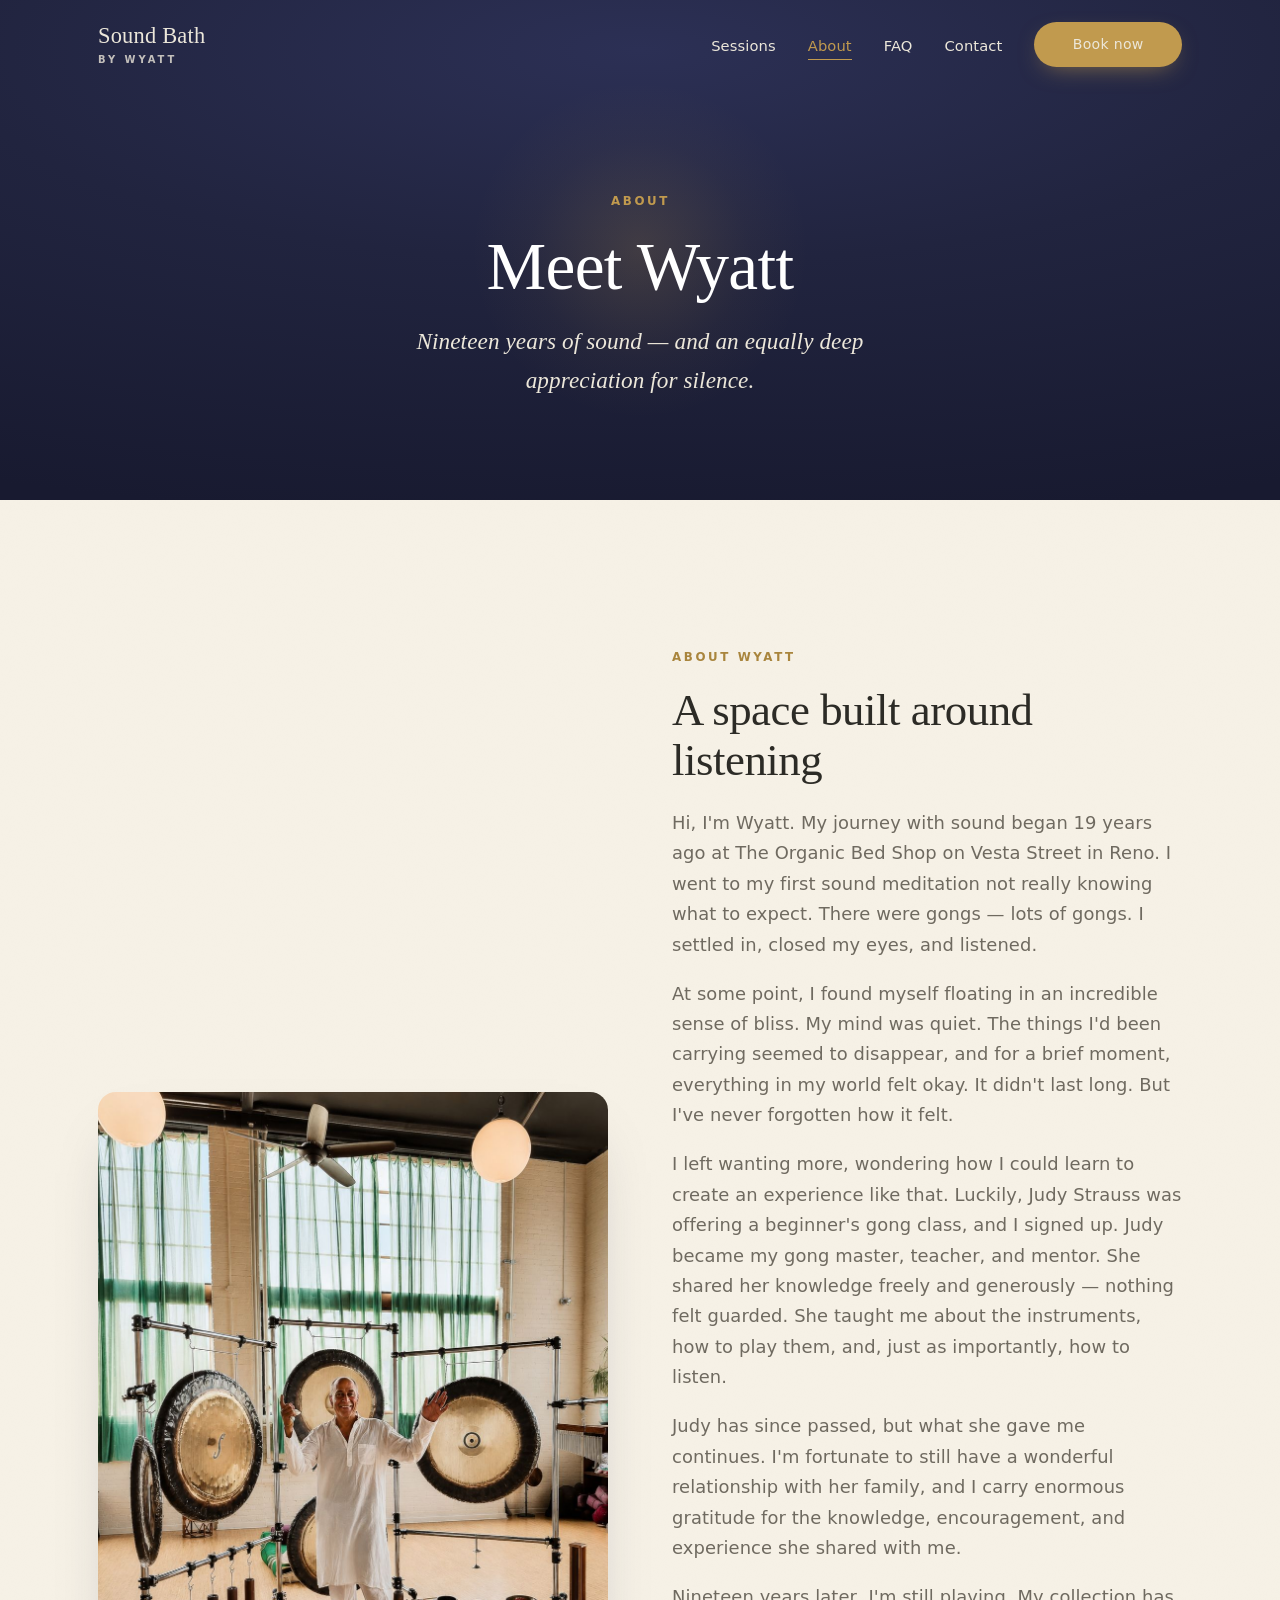
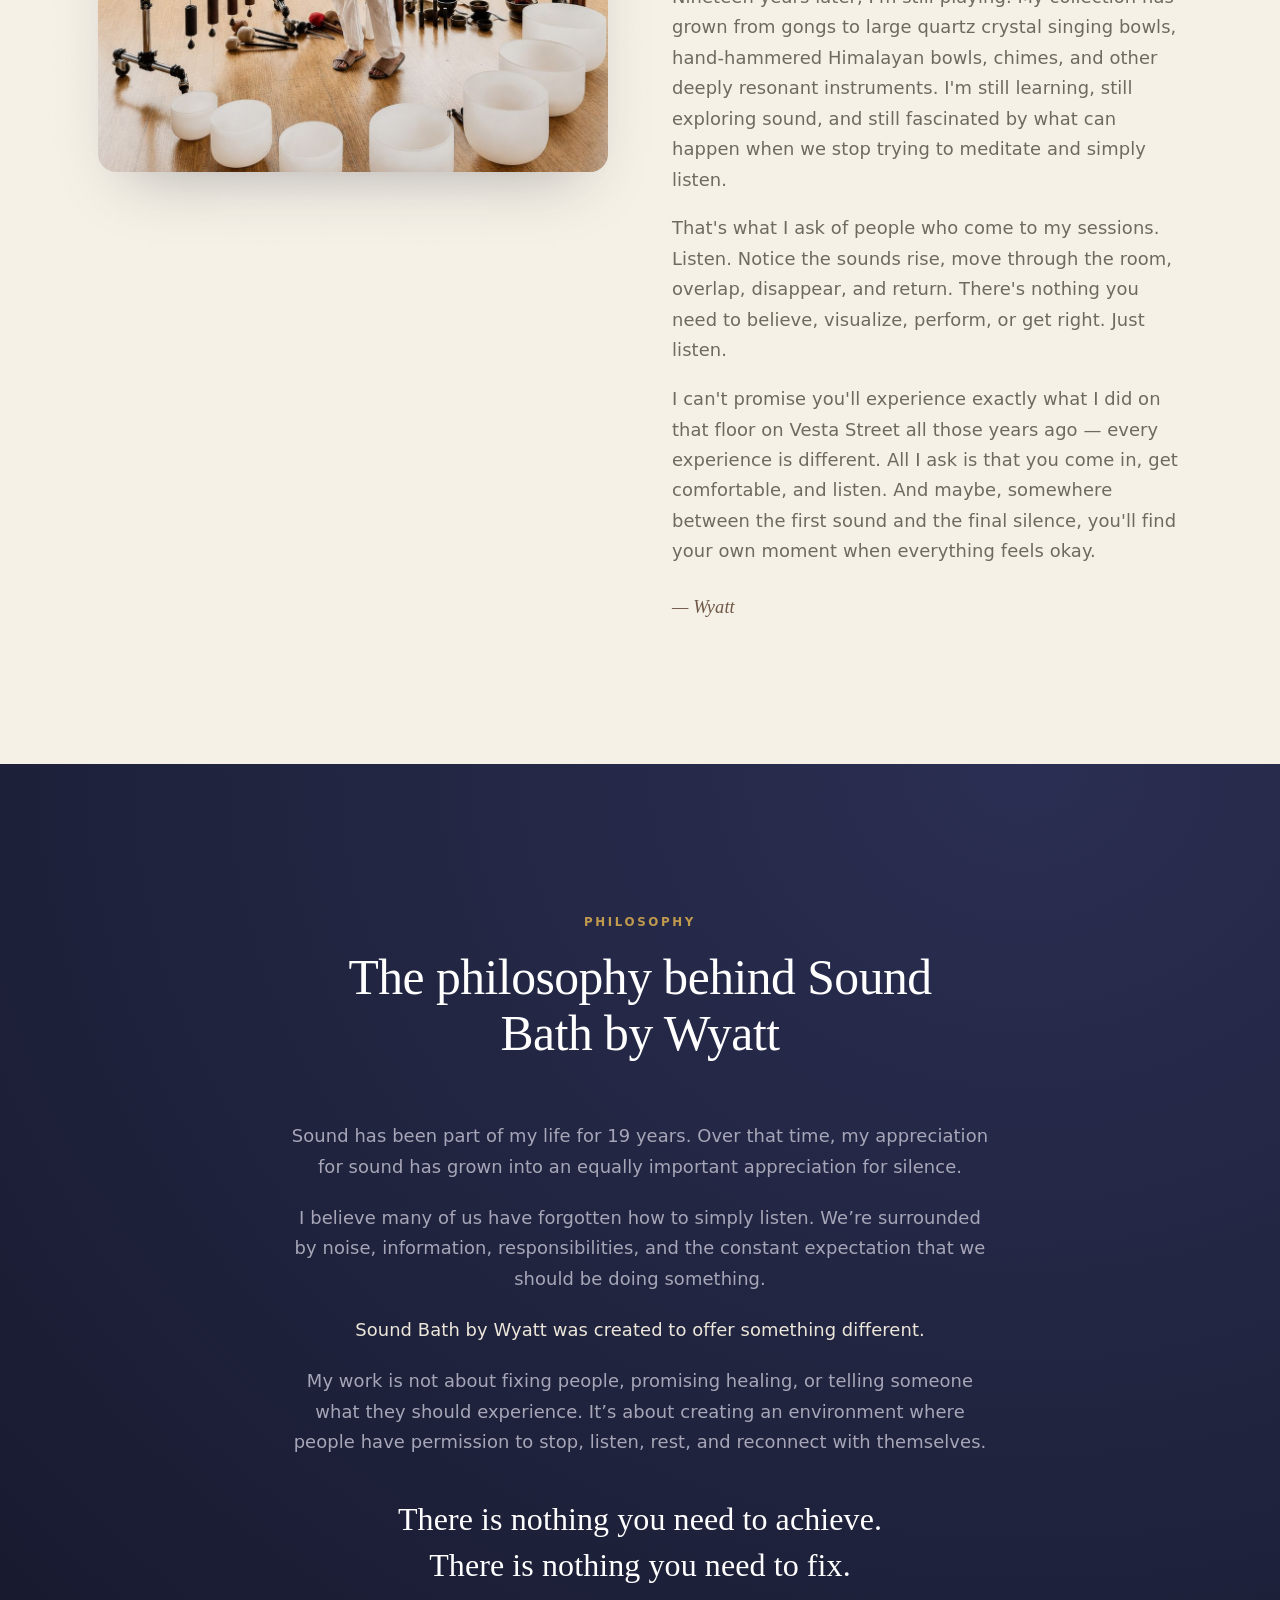
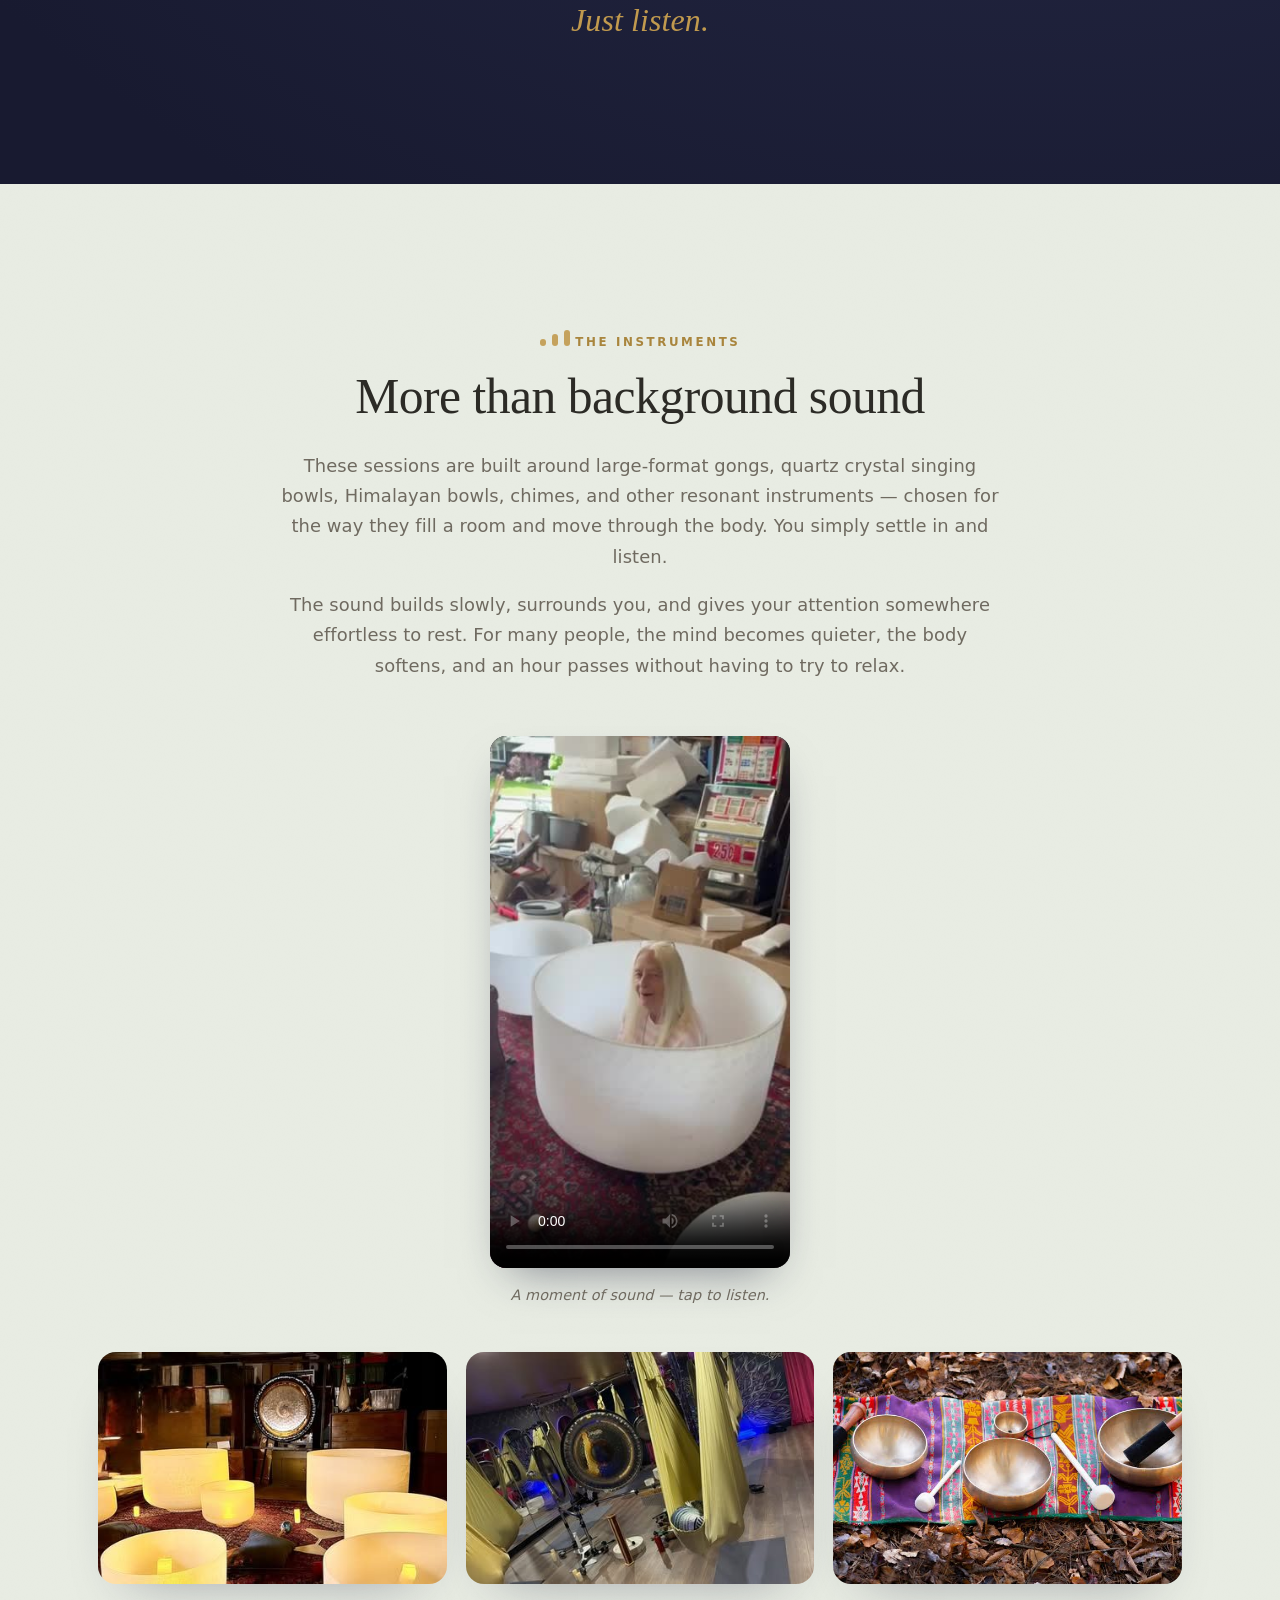
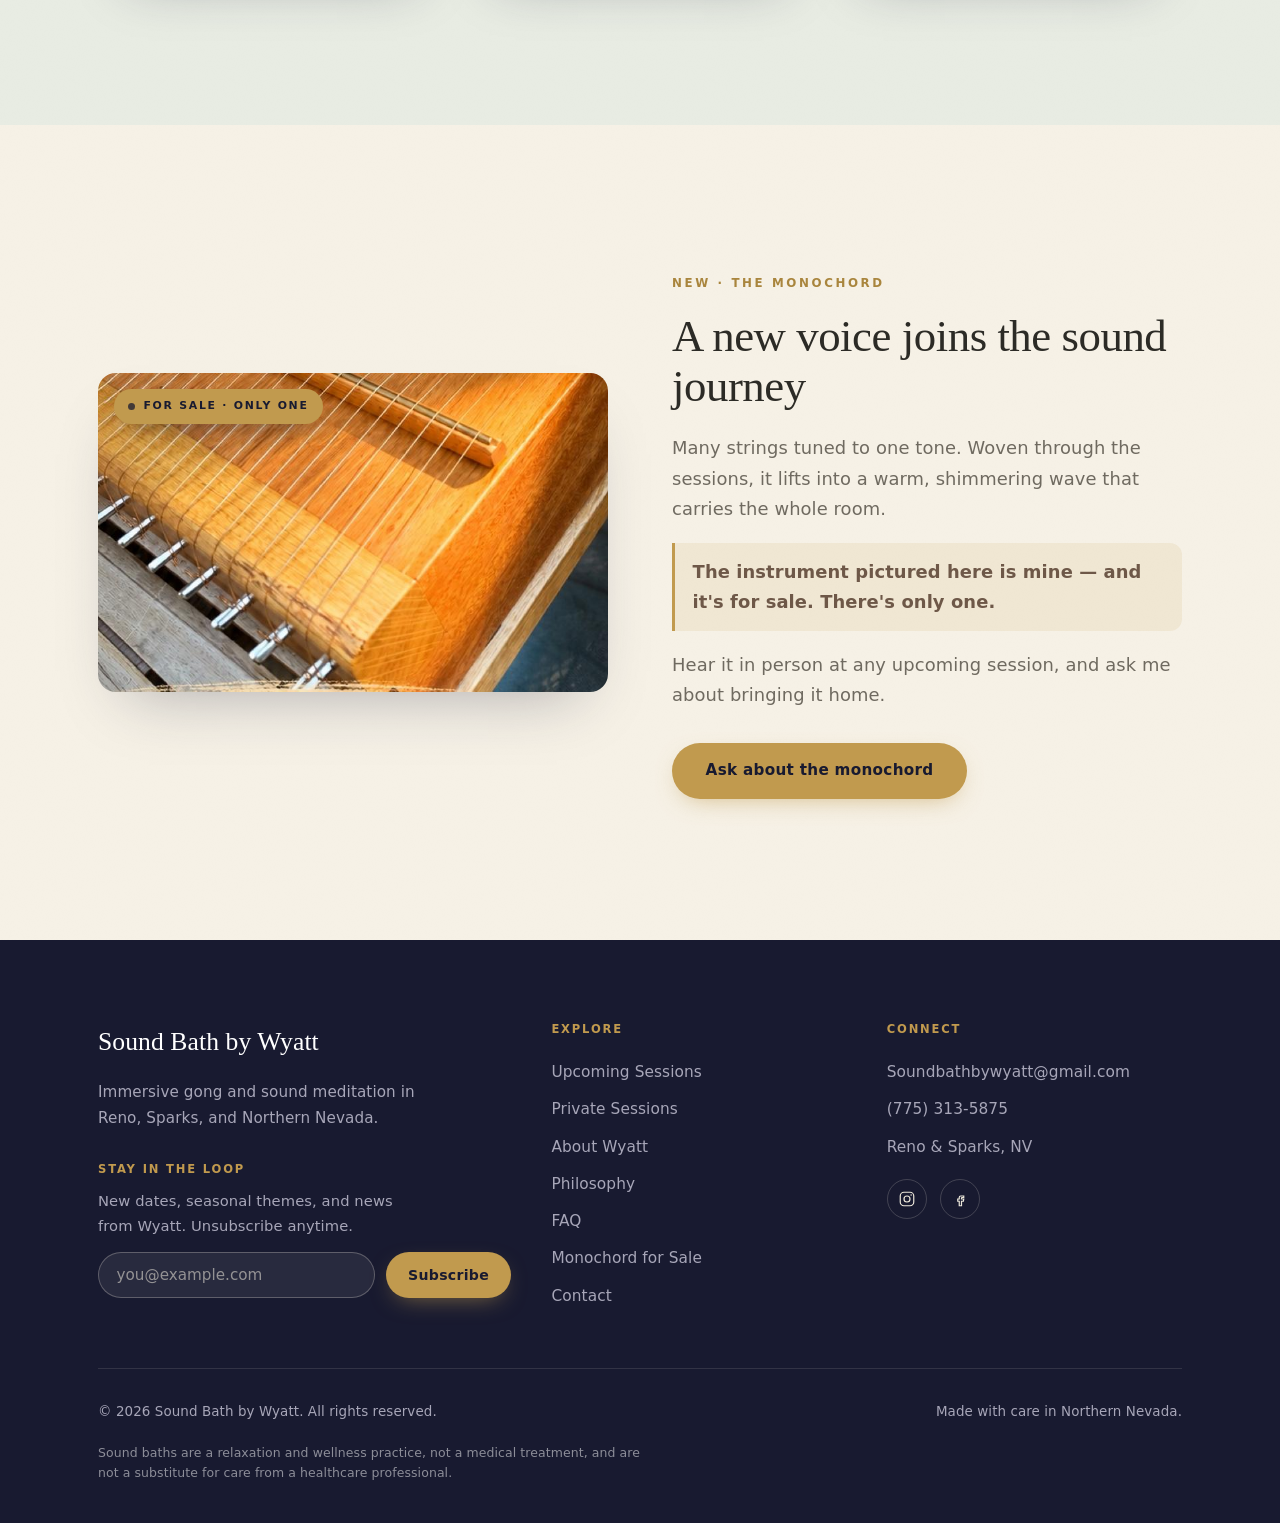
==== about.html @ b67f04d2 "Split site into pages; add FAQ, philosophy, Year-End Reset - Home, Sessions, About, FAQ and Contact " ====
<!DOCTYPE html>
<html lang="en">
<head>
<meta charset="UTF-8" />
<meta name="viewport" content="width=device-width, initial-scale=1.0" />
<title>About Wyatt &amp; His Philosophy — Sound Bath by Wyatt</title>
<meta name="description" content="Meet Wyatt — nineteen years of gongs, crystal bowls, and listening in Reno — and the philosophy behind Sound Bath by Wyatt: nothing to fix, nothing to achieve. Just listen." />
<link rel="canonical" href="https://soundbathbywyatt.com/about.html" />
<!-- Social share preview (Open Graph + Twitter) -->
<meta property="og:type" content="website" />
<meta property="og:site_name" content="Sound Bath by Wyatt" />
<meta property="og:title" content="About Wyatt &amp; His Philosophy — Sound Bath by Wyatt" />
<meta property="og:description" content="Meet Wyatt — nineteen years of gongs, crystal bowls, and listening in Reno — and the philosophy behind Sound Bath by Wyatt: nothing to fix, nothing to achieve. Just listen." />
<meta property="og:image" content="https://soundbathbywyatt.com/og-image.jpg" />
<meta property="og:image:width" content="1200" />
<meta property="og:image:height" content="630" />
<meta property="og:url" content="https://soundbathbywyatt.com/about.html" />
<meta name="twitter:card" content="summary_large_image" />
<meta name="twitter:title" content="About Wyatt &amp; His Philosophy — Sound Bath by Wyatt" />
<meta name="twitter:description" content="Meet Wyatt — nineteen years of gongs, crystal bowls, and listening in Reno — and the philosophy behind Sound Bath by Wyatt: nothing to fix, nothing to achieve. Just listen." />
<meta name="twitter:image" content="https://soundbathbywyatt.com/og-image.jpg" />
<meta name="theme-color" content="#21243f" />
<link rel="manifest" href="/manifest.json" />
<meta name="mobile-web-app-capable" content="yes" />
<meta name="apple-mobile-web-app-capable" content="yes" />
<meta name="apple-mobile-web-app-status-bar-style" content="black-translucent" />
<meta name="apple-mobile-web-app-title" content="Sound Bath" />
<link rel="apple-touch-icon" href="/icon-192.png" />
<link rel="icon" href="data:image/svg+xml,%3Csvg%20xmlns%3D%27http%3A//www.w3.org/2000/svg%27%20viewBox%3D%270%200%2032%2032%27%3E%3Crect%20width%3D%2732%27%20height%3D%2732%27%20rx%3D%277%27%20fill%3D%27%2321243f%27/%3E%3Ccircle%20cx%3D%2716%27%20cy%3D%2716%27%20r%3D%2710.5%27%20fill%3D%27none%27%20stroke%3D%27%23c19a4e%27%20stroke-width%3D%271.4%27/%3E%3Ccircle%20cx%3D%2716%27%20cy%3D%2716%27%20r%3D%276.5%27%20fill%3D%27none%27%20stroke%3D%27%23c19a4e%27%20stroke-width%3D%271.4%27/%3E%3Ccircle%20cx%3D%2716%27%20cy%3D%2716%27%20r%3D%272.4%27%20fill%3D%27%23c19a4e%27/%3E%3C/svg%3E" />
<link rel="stylesheet" href="styles.css" />
<script>document.documentElement.className += " js";</script>
</head>

<body data-page="about">

<!-- ============================ HEADER ============================ -->
<header class="site-header" id="header">
  <div class="container nav">
    <a href="index.html" class="brand" aria-label="Sound Bath by Wyatt — home">
      <span class="brand-name">Sound Bath</span>
      <span class="brand-sub">by Wyatt</span>
    </a>

    <button class="nav-toggle" id="navToggle" aria-label="Open menu" aria-expanded="false" aria-controls="navLinks">
      <span></span><span></span><span></span>
    </button>

    <ul class="nav-links" id="navLinks">
      <li><a href="sessions.html">Sessions</a></li>
      <li><a href="about.html" aria-current="page">About</a></li>
      <li><a href="faq.html">FAQ</a></li>
      <li><a href="contact.html">Contact</a></li>
      <li><a href="sessions.html" class="btn btn-primary nav-cta">Book now</a></li>
    </ul>
  </div>
</header>

<!-- ============================ PAGE HEADER ============================ -->
<section class="page-hero">
  <div class="rings" aria-hidden="true">
    <span class="ring"></span><span class="ring"></span><span class="ring"></span><span class="ring"></span><span class="ring"></span>
    <span class="hero-glow"></span>
  </div>
  <div class="page-hero-content">
    <span class="eyebrow">About</span>
    <h1>Meet Wyatt</h1>
    <p class="sub">Nineteen years of sound — and an equally deep appreciation for silence.</p>
  </div>
</section>

<!-- ============================ ABOUT ============================ -->
<section class="section section--cream" id="about">
  <div class="container">
    <div class="split">
      <div class="split-media reveal">
        <img class="photo tall" src="images/wyatt-portrait.jpg" alt="Wyatt standing among his gongs and crystal singing bowls in a bright, light-filled studio">
      </div>

      <div class="split-text reveal d1">
        <span class="eyebrow">About Wyatt</span>
        <h2>A space built around listening</h2>
        <p>Hi, I'm Wyatt. My journey with sound began 19 years ago at The Organic Bed Shop on Vesta Street in Reno. I went to my first sound meditation not really knowing what to expect. There were gongs — lots of gongs. I settled in, closed my eyes, and listened.</p>
        <p>At some point, I found myself floating in an incredible sense of bliss. My mind was quiet. The things I'd been carrying seemed to disappear, and for a brief moment, everything in my world felt okay. It didn't last long. But I've never forgotten how it felt.</p>
        <p>I left wanting more, wondering how I could learn to create an experience like that. Luckily, Judy Strauss was offering a beginner's gong class, and I signed up. Judy became my gong master, teacher, and mentor. She shared her knowledge freely and generously — nothing felt guarded. She taught me about the instruments, how to play them, and, just as importantly, how to listen.</p>
        <p>Judy has since passed, but what she gave me continues. I'm fortunate to still have a wonderful relationship with her family, and I carry enormous gratitude for the knowledge, encouragement, and experience she shared with me.</p>
        <p>Nineteen years later, I'm still playing. My collection has grown from gongs to large quartz crystal singing bowls, hand-hammered Himalayan bowls, chimes, and other deeply resonant instruments. I'm still learning, still exploring sound, and still fascinated by what can happen when we stop trying to meditate and simply listen.</p>
        <p>That's what I ask of people who come to my sessions. Listen. Notice the sounds rise, move through the room, overlap, disappear, and return. There's nothing you need to believe, visualize, perform, or get right. Just listen.</p>
        <p>I can't promise you'll experience exactly what I did on that floor on Vesta Street all those years ago — every experience is different. All I ask is that you come in, get comfortable, and listen. And maybe, somewhere between the first sound and the final silence, you'll find your own moment when everything feels okay.</p>
        <p class="signoff">— Wyatt</p>
      </div>
    </div>
  </div>
</section>

<!-- ============================ PHILOSOPHY ============================ -->
<section class="section section--indigo" id="philosophy">
  <div class="container">
    <div class="section-head center reveal">
      <span class="eyebrow" style="color:var(--gold);">Philosophy</span>
      <h2>The philosophy behind Sound Bath by Wyatt</h2>
    </div>
    <div class="philosophy-body reveal">
        <p>Sound has been part of my life for 19 years. Over that time, my appreciation for sound has grown into an equally important appreciation for silence.</p>
        <p>I believe many of us have forgotten how to simply listen. We’re surrounded by noise, information, responsibilities, and the constant expectation that we should be doing something.</p>
        <p class="strong">Sound Bath by Wyatt was created to offer something different.</p>
        <p>My work is not about fixing people, promising healing, or telling someone what they should experience. It’s about creating an environment where people have permission to stop, listen, rest, and reconnect with themselves.</p>
      <p class="philosophy-close">
        <span>There is nothing you need to achieve.</span>
        <span>There is nothing you need to fix.</span>
        <span class="final">Just listen.</span>
      </p>
    </div>
  </div>
</section>

<!-- ========================= INSTRUMENTS + GALLERY ========================= -->
<!-- Gallery photos come from the GALLERY list in content.js. -->
<section class="section section--sage" id="gallery">
  <div class="container">
    <div class="section-head center reveal" style="margin-bottom:1.6rem;">
      <div class="ripple-mark" aria-hidden="true"><span></span><span></span><span></span></div>
      <span class="eyebrow">The Instruments</span>
      <h2>More than background sound</h2>
    </div>
    <div class="lead-pair reveal">
      <p>These sessions are built around large-format gongs, quartz crystal singing bowls, Himalayan bowls, chimes, and other resonant instruments — chosen for the way they fill a room and move through the body. You simply settle in and listen.</p>
      <p>The sound builds slowly, surrounds you, and gives your attention somewhere effortless to rest. For many people, the mind becomes quieter, the body softens, and an hour passes without having to try to relax.</p>
    </div>

    <!-- Short clip — has sound, so it plays on tap rather than autoplaying. -->
    <div class="video-wrap reveal">
      <video controls playsinline preload="metadata" poster="/video-poster.jpg">
        <source src="/soundbath-video.mp4" type="video/mp4">
        Your browser doesn't support embedded video.
      </video>
      <p>A moment of sound — tap to listen.</p>
    </div>

    <div class="gallery-grid" id="galleryGrid"></div>
  </div>
</section>

<!-- ========================= MONOCHORD (FOR SALE) ========================= -->
<!-- When the monochord sells, delete this whole section (from this comment down
     to its closing </section>) and remove "Monochord for Sale" from the footer
     on every page. -->
<section class="section section--cream" id="monochord">
  <div class="container">
    <div class="split">
      <div class="split-media reveal">
        <figure class="mono-figure">
          <img class="photo wide" src="images/monochord.jpg" alt="Close-up of Wyatt's wooden monochord, its many strings stretched over a warm golden soundboard" loading="lazy">
          <span class="sale-badge">For sale · Only one</span>
        </figure>
      </div>

      <div class="split-text reveal d1">
        <span class="eyebrow">New · The Monochord</span>
        <h2>A new voice joins the sound journey</h2>
        <p>Many strings tuned to one tone. Woven through the sessions, it lifts into a warm, shimmering wave that carries the whole room.</p>
        <p class="sale-note">The instrument pictured here is mine — and it's for sale. There's only one.</p>
        <p>Hear it in person at any upcoming session, and ask me about bringing it home.</p>
        <a href="contact.html?topic=Buying%20the%20monochord#contact-form" class="btn btn-primary">Ask about the monochord</a>
      </div>
    </div>
  </div>
</section>

<!-- ============================ FOOTER ============================ -->
<footer class="site-footer">
  <div class="container">
    <div class="footer-top">
      <div class="footer-brand">
        <span class="brand-name">Sound Bath by Wyatt</span>
        <p>Immersive gong and sound meditation in Reno, Sparks, and Northern Nevada.</p>

        <!-- EMAIL LIST (Mailchimp) — sign-ups go straight to Wyatt's Mailchimp
             audience. With JavaScript on it confirms right here; without it,
             Mailchimp's own confirmation page opens in a new tab. -->
        <div class="footer-signup" id="newsletter">
          <h4>Stay in the loop</h4>
          <p>New dates, seasonal themes, and news from Wyatt. Unsubscribe anytime.</p>
          <form id="mc-embedded-subscribe-form" name="mc-embedded-subscribe-form"
                action="https://gmail.us18.list-manage.com/subscribe/post?u=1aa939d4cb958c5727905b5fe&amp;id=99c67c9819&amp;f_id=00abace6f0"
                method="post" target="_blank">
            <label class="sr-only" for="mce-EMAIL">Email address</label>
            <div class="nl-row">
              <input type="email" name="EMAIL" id="mce-EMAIL" placeholder="you@example.com" autocomplete="email" required>
              <button type="submit" class="btn btn-primary" id="mc-embedded-subscribe">Subscribe</button>
            </div>
            <!-- Mailchimp's bot trap — must stay empty and hidden -->
            <div class="hp-field" aria-hidden="true"><input type="text" name="b_1aa939d4cb958c5727905b5fe_99c67c9819" tabindex="-1" value=""></div>
            <p class="nl-status" id="mcStatus" role="status" aria-live="polite"></p>
          </form>
        </div>
      </div>

      <div class="footer-col">
        <h4>Explore</h4>
        <ul>
          <li><a href="sessions.html">Upcoming Sessions</a></li>
          <li><a href="sessions.html#private-sessions">Private Sessions</a></li>
          <li><a href="about.html">About Wyatt</a></li>
          <li><a href="about.html#philosophy">Philosophy</a></li>
          <li><a href="faq.html">FAQ</a></li>
          <li><a href="about.html#monochord">Monochord for Sale</a></li>
          <li><a href="contact.html">Contact</a></li>
        </ul>
      </div>

      <div class="footer-col">
        <h4>Connect</h4>
        <ul>
          <!-- EDIT: CONTACT -->
          <li><a href="mailto:Soundbathbywyatt@gmail.com">Soundbathbywyatt@gmail.com</a></li>
          <li><a href="tel:+17753135875">(775) 313-5875</a></li>
          <li>Reno &amp; Sparks, NV</li>
        </ul>
        <!-- EDIT: SOCIAL -->
        <div class="footer-social" style="margin-top:1.2rem;">
          <a href="https://www.instagram.com/sound_bath_by_wyatt/" target="_blank" rel="noopener" aria-label="Instagram"><svg viewBox="0 0 24 24" fill="none" stroke="currentColor" stroke-width="1.6"><rect x="3" y="3" width="18" height="18" rx="5"/><circle cx="12" cy="12" r="4"/><circle cx="17.5" cy="6.5" r="1" fill="currentColor" stroke="none"/></svg></a>
          <a href="https://www.facebook.com/soundbathbywyatt/" target="_blank" rel="noopener" aria-label="Facebook"><svg viewBox="0 0 24 24" fill="none" stroke="currentColor" stroke-width="1.6"><path d="M15 8h-2a2 2 0 0 0-2 2v2H9v3h2v6h3v-6h2.5l.5-3H14v-1.5a.5.5 0 0 1 .5-.5H17V8z"/></svg></a>
        </div>
      </div>
    </div>

    <div class="footer-bottom">
      <span>&copy; <span id="year"></span> Sound Bath by Wyatt. All rights reserved.</span>
      <span>Made with care in Northern Nevada.</span>
    </div>
    <p class="footer-legal">Sound baths are a relaxation and wellness practice, not a medical treatment, and are not a substitute for care from a healthcare professional.</p>
  </div>
</footer>

<!-- Schedule, events, reviews and photos live in content.js — the one file for everyday edits. -->
<script src="content.js"></script>
<script src="site.js"></script>

</body>
</html>
---- styles.css ----
/* Sound Bath by Wyatt — shared styles for every page.
   Colors live in the :root block right below. */

/* =========================================================
   1. DESIGN TOKENS  — change the palette here in one place
   ========================================================= */
:root {
  /* Core palette */
  --indigo:        #21243f;   /* deep twilight indigo — hero + footer ground */
  --indigo-deep:   #181a30;   /* darker indigo for gradient depth            */
  --cream:         #f6f1e6;   /* warm off-white — primary light surface      */
  --cream-2:       #fbf8f1;   /* lighter cream for cards                      */
  --sage:          #94a88c;   /* soft sage green — secondary accent          */
  --sage-tint:     #e8ece3;   /* pale sage — alternating section background   */
  --gold:          #c19a4e;   /* antique gold — primary accent, CTA, rings    */
  --gold-deep:     #a9853d;   /* deeper gold for hover                        */
  --brown:         #6e5848;   /* warm brown — tertiary accent                 */
  --ink:           #2c2b26;   /* warm near-black — body text on light         */
  --ink-soft:      #6f6a60;   /* muted text                                   */
  --on-dark:       #ece7da;   /* off-white text on indigo                     */
  --on-dark-soft:  #a7a6b8;   /* muted text on indigo                         */

  /* Type */
  --serif: ui-serif, "Palatino Linotype", Palatino, "Book Antiqua", Georgia, "Times New Roman", serif;
  --sans:  -apple-system, BlinkMacSystemFont, "Segoe UI", system-ui, Roboto, Helvetica, Arial, sans-serif;

  /* Rhythm */
  --section-pad: clamp(4.5rem, 11vw, 9rem);
  --content-max: 1180px;
  --radius:      18px;
  --ease:        cubic-bezier(0.22, 0.61, 0.36, 1);
}

/* =========================================================
   2. RESET / BASE
   ========================================================= */
*, *::before, *::after { box-sizing: border-box; }
html { scroll-behavior: smooth; -webkit-text-size-adjust: 100%; }
body {
  margin: 0;
  font-family: var(--sans);
  color: var(--ink);
  background: var(--cream);
  line-height: 1.7;
  font-size: clamp(1rem, 0.55vw + 0.9rem, 1.12rem);
  font-weight: 400;
  letter-spacing: 0.005em;
  -webkit-font-smoothing: antialiased;
  text-rendering: optimizeLegibility;
  overflow-x: hidden;
}
img { max-width: 100%; height: auto; display: block; }
a { color: inherit; text-decoration: none; }

h1, h2, h3 {
  font-family: var(--serif);
  font-weight: 500;
  line-height: 1.12;
  letter-spacing: -0.01em;
  margin: 0;
  color: var(--ink);
}

/* Small uppercase label used sparingly above headings */
.eyebrow {
  font-family: var(--sans);
  font-size: 0.74rem;
  font-weight: 600;
  letter-spacing: 0.22em;
  text-transform: uppercase;
  color: var(--gold-deep);
  margin: 0 0 1.1rem;
  display: inline-block;
}

.container { width: 100%; max-width: var(--content-max); margin-inline: auto; padding-inline: clamp(1.25rem, 5vw, 3rem); }

/* =========================================================
   3. BUTTONS
   ========================================================= */
.btn {
  --pad-y: 0.95rem; --pad-x: 2.1rem;
  position: relative;
  display: inline-flex;
  align-items: center;
  justify-content: center;
  gap: 0.6rem;
  padding: var(--pad-y) var(--pad-x);
  font-family: var(--sans);
  font-size: 0.95rem;
  font-weight: 600;
  letter-spacing: 0.02em;
  border: none;
  border-radius: 100px;
  cursor: pointer;
  white-space: nowrap;
  overflow: hidden;
  transition: transform .4s var(--ease), box-shadow .4s var(--ease), background-color .3s var(--ease);
  isolation: isolate;
}
.btn-primary {
  background: var(--gold);
  color: var(--indigo-deep);
  box-shadow: 0 8px 24px -10px rgba(193,154,78,.7);
}
.btn-primary:hover { background: var(--gold-deep); transform: translateY(-2px); box-shadow: 0 14px 30px -10px rgba(193,154,78,.85); }
/* a soft "ripple" of light expanding from center on hover — echoes the sound-wave motif */
.btn-primary::after {
  content: ""; position: absolute; inset: 0; z-index: -1;
  background: radial-gradient(circle at center, rgba(255,255,255,.55), transparent 60%);
  transform: scale(0); opacity: 0; transition: transform .6s var(--ease), opacity .6s var(--ease);
}
.btn-primary:hover::after { transform: scale(1.6); opacity: 1; }

.btn-ghost {
  background: transparent;
  color: var(--on-dark);
  border: 1px solid rgba(236,231,218,.4);
}
.btn-ghost:hover { border-color: var(--gold); color: #fff; transform: translateY(-2px); }

.btn-outline-dark {
  background: transparent;
  color: var(--ink);
  border: 1px solid rgba(44,43,38,.25);
}
.btn-outline-dark:hover { border-color: var(--gold-deep); color: var(--gold-deep); transform: translateY(-2px); }

/* =========================================================
   4. HEADER / NAV
   ========================================================= */
.site-header {
  position: fixed; top: 0; left: 0; right: 0; z-index: 100;
  padding: 1.4rem 0;
  transition: background-color .5s var(--ease), padding .5s var(--ease), box-shadow .5s var(--ease), backdrop-filter .5s var(--ease);
}
/* When scrolled past the hero, the bar gains a translucent cream background */
.site-header.scrolled {
  background: var(--cream);
  padding: 0.85rem 0;
  box-shadow: 0 1px 0 rgba(44,43,38,.07), 0 6px 20px -12px rgba(33,36,63,.18);
}
.nav { display: flex; align-items: center; justify-content: space-between; gap: 1.5rem; }

.brand { display: flex; flex-direction: column; line-height: 1; color: var(--on-dark); transition: color .5s var(--ease); }
.brand .brand-name { font-family: var(--serif); font-size: 1.4rem; font-weight: 500; letter-spacing: 0.01em; }
.brand .brand-sub { font-family: var(--sans); font-size: 0.62rem; font-weight: 600; letter-spacing: 0.3em; text-transform: uppercase; margin-top: 0.45rem; opacity: .8; }
.scrolled .brand { color: var(--ink); }

.nav-links { display: flex; align-items: center; gap: 2rem; list-style: none; margin: 0; padding: 0; }
.nav-links a { font-family: var(--sans); font-size: 0.92rem; font-weight: 500; color: var(--on-dark); position: relative; padding: 0.3rem 0; transition: color .3s var(--ease); }
.scrolled .nav-links a { color: var(--ink); }
.nav-links a:not(.btn)::after {
  content: ""; position: absolute; left: 0; bottom: -2px; height: 1.5px; width: 0;
  background: var(--gold); transition: width .35s var(--ease);
}
.nav-links a:not(.btn):hover::after, .nav-links a:not(.btn):focus-visible::after { width: 100%; }
.nav-links a:not(.btn):hover { color: var(--gold); }
.scrolled .nav-links a:not(.btn):hover { color: var(--gold-deep); }

.nav-links a.nav-cta { padding: 0.66rem 2.4rem; font-size: 0.88rem; }
.scrolled .nav-links a.nav-cta { color: var(--indigo-deep); }

/* Mobile menu toggle */
.nav-toggle {
  display: none; background: none; border: none; cursor: pointer;
  width: 44px; height: 44px; padding: 0; position: relative; z-index: 110;
}
.nav-toggle span { display: block; width: 26px; height: 2px; margin: 5px auto; background: var(--on-dark); border-radius: 2px; transition: transform .4s var(--ease), opacity .3s var(--ease), background-color .5s var(--ease); }
.scrolled .nav-toggle span { background: var(--ink); }
.nav-toggle[aria-expanded="true"] span:nth-child(1) { transform: translateY(7px) rotate(45deg); }
.nav-toggle[aria-expanded="true"] span:nth-child(2) { opacity: 0; }
.nav-toggle[aria-expanded="true"] span:nth-child(3) { transform: translateY(-7px) rotate(-45deg); }
/* when the drawer is open it sits on a cream panel, so the icon must be dark */
.nav-toggle[aria-expanded="true"] span { background: var(--ink); }

/* =========================================================
   5. HERO  — deep indigo + breathing resonance rings (the signature)
   ========================================================= */
.hero {
  position: relative;
  min-height: 100vh;   /* fallback */
  min-height: 100svh;  /* avoids mobile address-bar jump where supported */
  display: flex;
  align-items: center;
  justify-content: center;
  text-align: center;
  color: var(--on-dark);
  overflow: hidden;
  background: radial-gradient(120% 90% at 50% 18%, #2c3055 0%, var(--indigo) 42%, var(--indigo-deep) 100%);
}

/* EDIT: PHOTO (hero) — OPTIONAL.
   To put a real photo or video behind the rings, place it inside .hero-media.
   Example image:
     <img src="images/hero-gong.jpg" alt="A large bronze gong glowing in candlelight">
   Example video (muted autoplay loop):
     <video autoplay muted loop playsinline poster="images/hero-poster.jpg">
       <source src="images/hero.mp4" type="video/mp4"></video>
   It will sit behind a dark veil so the headline stays readable. The rings
   look beautiful on their own, so a photo is entirely optional. */
.hero-media { position: absolute; inset: 0; z-index: 0; }
.hero-media img, .hero-media video { width: 100%; height: 100%; object-fit: cover; }
.hero-veil { position: absolute; inset: 0; z-index: 1; background: linear-gradient(180deg, rgba(24,26,48,.45), rgba(24,26,48,.78)); }

/* The resonance rings: concentric circles emanating like sound from a struck bowl */
.rings { position: absolute; inset: 0; z-index: 1; display: grid; place-items: center; pointer-events: none; }
.ring {
  position: absolute;
  border-radius: 50%;
  border: 1px solid rgba(193,154,78,.32);
  width: 220px; height: 220px;
  animation: pulse 9s ease-out infinite;
  opacity: 0;
}
.ring:nth-child(1) { animation-delay: 0s; }
.ring:nth-child(2) { animation-delay: 1.8s; }
.ring:nth-child(3) { animation-delay: 3.6s; }
.ring:nth-child(4) { animation-delay: 5.4s; }
.ring:nth-child(5) { animation-delay: 7.2s; }
@keyframes pulse {
  0%   { transform: scale(0.35); opacity: 0; }
  12%  { opacity: .8; }
  100% { transform: scale(5.2); opacity: 0; }
}
/* soft warm glow at the center — the bowl itself */
.hero-glow {
  position: absolute; z-index: 1; width: 340px; height: 340px; border-radius: 50%;
  background: radial-gradient(circle, rgba(193,154,78,.28) 0%, rgba(193,154,78,.06) 45%, transparent 70%);
  animation: breathe 7s ease-in-out infinite;
}
@keyframes breathe { 0%,100% { transform: scale(1); opacity: .75; } 50% { transform: scale(1.18); opacity: 1; } }

.hero-content { position: relative; z-index: 2; max-width: 760px; padding: 7rem 1.5rem 4rem; }
.hero-content .eyebrow { color: var(--gold); opacity: 0; animation: rise .9s var(--ease) .2s forwards; }
.hero h1 {
  color: #fff;
  font-size: clamp(2.7rem, 7.5vw, 5.4rem);
  font-weight: 500;
  letter-spacing: -0.015em;
  margin: 0 0 1.4rem;
  opacity: 0; animation: rise 1s var(--ease) .35s forwards;
}
.hero .sub {
  font-family: var(--serif);
  font-style: italic;
  font-size: clamp(1.2rem, 2.6vw, 1.7rem);
  color: var(--on-dark);
  font-weight: 400;
  max-width: 30ch;
  margin: 0 auto 2.6rem;
  opacity: 0; animation: rise 1s var(--ease) .55s forwards;
}
.hero-cta { opacity: 0; animation: rise 1s var(--ease) .75s forwards; }
/* quiet secondary link beneath the single CTA — keeps the button count to one */
.hero-link { display: inline-block; margin-top: 1.5rem; font-size: 0.92rem; color: var(--on-dark-soft); text-decoration: underline; text-underline-offset: 5px; text-decoration-color: rgba(193,154,78,.5); transition: color .3s var(--ease), text-decoration-color .3s var(--ease); }
.hero-link:hover { color: var(--gold); text-decoration-color: var(--gold); }
@keyframes rise { from { opacity: 0; transform: translateY(22px); } to { opacity: 1; transform: translateY(0); } }

/* scroll hint */
.scroll-hint {
  position: absolute; bottom: 2rem; left: 50%; transform: translateX(-50%); z-index: 2;
  color: var(--on-dark-soft); font-family: var(--sans); font-size: 0.72rem; letter-spacing: 0.25em; text-transform: uppercase;
  display: flex; flex-direction: column; align-items: center; gap: 0.7rem;
  opacity: 0; animation: rise 1s var(--ease) 1.1s forwards;
}
.scroll-hint .line { width: 1px; height: 38px; background: linear-gradient(var(--gold), transparent); animation: drift 2.4s ease-in-out infinite; }
@keyframes drift { 0%,100% { transform: scaleY(.6); opacity: .5; transform-origin: top; } 50% { transform: scaleY(1); opacity: 1; transform-origin: top; } }

/* =========================================================
   6. SECTION SCAFFOLDING
   ========================================================= */
.section { padding-block: var(--section-pad); position: relative; scroll-margin-top: 72px; }
.section--cream { background: var(--cream); }
.section--sage  { background: var(--sage-tint); }
.section--indigo {
  background: radial-gradient(110% 120% at 80% 0%, #2a2e52 0%, var(--indigo) 55%, var(--indigo-deep) 100%);
  color: var(--on-dark);
}
.section--indigo h2, .section--indigo h3 { color: #fff; }

/* very subtle paper grain on light sections for warmth (pure CSS, no files) */
.section--cream::before, .section--sage::before {
  content: ""; position: absolute; inset: 0; pointer-events: none; opacity: .5;
  background-image: url("data:image/svg+xml,%3Csvg xmlns='http://www.w3.org/2000/svg' width='160' height='160'%3E%3Cfilter id='n'%3E%3CfeTurbulence type='fractalNoise' baseFrequency='0.9' numOctaves='2' stitchTiles='stitch'/%3E%3CfeColorMatrix type='saturate' values='0'/%3E%3C/filter%3E%3Crect width='100%25' height='100%25' filter='url(%23n)' opacity='0.035'/%3E%3C/svg%3E");
}
.section > .container { position: relative; z-index: 1; }

.section-head { max-width: 640px; margin-bottom: clamp(2.5rem, 5vw, 3.75rem); }
.section-head.center { margin-inline: auto; text-align: center; }
.section-head h2 { font-size: clamp(2rem, 4.5vw, 3.1rem); margin-bottom: 1.1rem; }
.section-head p { color: var(--ink-soft); font-size: 1.1rem; margin: 0; }
.section--indigo .section-head p { color: var(--on-dark-soft); }

.lead { font-size: 1.15rem; }

/* a small ripple divider mark — three thin arcs, reused as a quiet motif */
.ripple-mark { display: inline-flex; gap: 6px; align-items: flex-end; height: 16px; margin-bottom: 1.4rem; }
.ripple-mark span { width: 6px; border-radius: 100px; background: var(--gold); opacity: .9; }
.ripple-mark span:nth-child(1) { height: 7px; }
.ripple-mark span:nth-child(2) { height: 12px; }
.ripple-mark span:nth-child(3) { height: 16px; }

/* =========================================================
   7. SPLIT LAYOUT (image + text)
   ========================================================= */
.split { display: grid; grid-template-columns: 1fr 1fr; gap: clamp(2rem, 5vw, 4.5rem); align-items: center; }
.split.reverse .split-media { order: 2; }
.split-text h2 { font-size: clamp(1.9rem, 4vw, 2.8rem); margin-bottom: 1.4rem; }
.split-text p { color: var(--ink-soft); margin: 0 0 1.15rem; }
.split-text p:last-child { margin-bottom: 0; }
.split-text .signoff { font-family: var(--serif); font-style: italic; color: var(--brown); font-size: 1.15rem; margin-top: 1.6rem; }

/* =========================================================
   8. IMAGE PLACEHOLDERS
   Elegant gradient blocks describing the intended photo.
   EDIT: PHOTO — to use a real image, replace the whole
   <div class="photo ..."> ... </div> with:
     <img class="photo" src="images/your-photo.jpg" alt="describe it">
   ========================================================= */
.photo {
  position: relative;
  border-radius: var(--radius);
  overflow: hidden;
  aspect-ratio: 4 / 5;
  background:
    linear-gradient(135deg, rgba(193,154,78,.18), transparent 55%),
    linear-gradient(40deg, var(--sage) 0%, #b6c2ad 100%);
  box-shadow: 0 30px 60px -30px rgba(33,36,63,.35);
  display: grid;
  place-items: center;
}
.photo.wide { aspect-ratio: 16 / 11; }
.photo.tall { aspect-ratio: 3 / 4; }
img.photo { display: block; width: 100%; object-fit: cover; background: none; }
.photo.indigo-ph {
  background:
    radial-gradient(circle at 30% 30%, rgba(193,154,78,.25), transparent 55%),
    linear-gradient(140deg, #2c3055, var(--indigo-deep));
}
.photo .photo-note {
  text-align: center; color: rgba(33,36,63,.62); padding: 1.5rem; max-width: 88%;
  font-family: var(--sans); font-size: 0.86rem; line-height: 1.5; letter-spacing: 0.02em;
}
.photo.indigo-ph .photo-note { color: rgba(236,231,218,.7); }
.photo .photo-note .icon { display: block; margin: 0 auto 0.7rem; width: 34px; height: 34px; opacity: .65; }
.photo .photo-note strong { display: block; font-weight: 600; letter-spacing: 0.18em; text-transform: uppercase; font-size: 0.66rem; margin-bottom: 0.5rem; }

/* =========================================================
   9. "WHAT IS A SOUND BATH" — feature trio
   ========================================================= */
.feature-grid { display: grid; grid-template-columns: repeat(3, 1fr); gap: 1.6rem; margin-top: 3rem; }
.feature {
  background: var(--cream-2);
  border: 1px solid rgba(110,88,72,.12);
  border-radius: var(--radius);
  padding: 2.2rem 1.9rem;
  transition: transform .4s var(--ease), box-shadow .4s var(--ease);
}
.feature:hover { transform: translateY(-5px); box-shadow: 0 24px 44px -28px rgba(33,36,63,.35); }
.feature .feat-icon {
  width: 46px; height: 46px; margin-bottom: 1.3rem; color: var(--gold-deep);
}
.feature h3 { font-size: 1.35rem; margin-bottom: 0.7rem; }
.feature p { color: var(--ink-soft); margin: 0; font-size: 1rem; }

/* =========================================================
   10. SESSIONS / OFFERINGS
   ========================================================= */
.offer-grid { display: grid; grid-template-columns: repeat(3, 1fr); gap: 1.7rem; }
.offer {
  display: flex; flex-direction: column;
  background: var(--cream-2);
  border: 1px solid rgba(110,88,72,.14);
  border-radius: var(--radius);
  padding: 2.4rem 2.1rem;
  transition: transform .4s var(--ease), box-shadow .4s var(--ease), border-color .4s var(--ease);
}
.offer:hover { transform: translateY(-6px); box-shadow: 0 28px 50px -30px rgba(33,36,63,.4); border-color: rgba(193,154,78,.5); }
.offer.featured { border-color: var(--gold); box-shadow: 0 20px 44px -28px rgba(193,154,78,.5); }
.offer .tag { align-self: flex-start; font-family: var(--sans); font-size: 0.66rem; font-weight: 700; letter-spacing: 0.18em; text-transform: uppercase; color: var(--gold-deep); background: rgba(193,154,78,.14); padding: 0.4rem 0.8rem; border-radius: 100px; margin-bottom: 1.3rem; }
.offer h3 { font-size: 1.55rem; margin-bottom: 0.5rem; }
.offer .duration { font-family: var(--sans); font-size: 0.88rem; color: var(--ink-soft); letter-spacing: 0.04em; margin-bottom: 1.5rem; }
.offer .price { font-family: var(--serif); font-size: 2.3rem; color: var(--ink); line-height: 1; margin-bottom: 0.3rem; }
.offer .price span { font-family: var(--sans); font-size: 0.85rem; color: var(--ink-soft); letter-spacing: 0.03em; }
.offer .price-note { font-size: 0.82rem; color: var(--ink-soft); margin: 0 0 1.6rem; }
.offer .offer-desc { color: var(--ink-soft); margin: 0 0 1.7rem; font-size: 1rem; flex-grow: 1; }
.offer .btn { width: 100%; }

/* descriptive "session types" grid — 4 across, no prices/buttons */
.type-grid { grid-template-columns: repeat(4, 1fr); gap: 1.4rem; }
.type-grid .offer { padding: 2rem 1.7rem; }
.type-grid .offer h3 { font-size: 1.38rem; }
.type-grid .offer .duration { margin-bottom: 1.1rem; }

/* "what to expect" + locations strip */
.expect {
  margin-top: clamp(3rem, 6vw, 4.5rem);
  display: grid; grid-template-columns: 1.3fr 1fr; gap: clamp(2rem, 5vw, 3.5rem);
  align-items: start;
  padding-top: clamp(3rem, 6vw, 4.5rem);
  border-top: 1px solid rgba(110,88,72,.16);
}
.expect h3 { font-size: 1.6rem; margin-bottom: 1.2rem; }
.expect ol { margin: 0; padding: 0; list-style: none; counter-reset: step; }
.expect li { position: relative; padding-left: 3.2rem; margin-bottom: 1.5rem; color: var(--ink-soft); }
.expect li:last-child { margin-bottom: 0; }
.expect li::before {
  counter-increment: step; content: counter(step);
  position: absolute; left: 0; top: -0.15rem;
  width: 2.2rem; height: 2.2rem; border-radius: 50%;
  display: grid; place-items: center;
  font-family: var(--serif); font-size: 1.05rem; color: var(--gold-deep);
  border: 1px solid rgba(193,154,78,.5);
}
.expect li strong { color: var(--ink); font-weight: 600; }
.locations-card {
  background: var(--cream-2);
  border: 1px solid rgba(110,88,72,.14);
  border-radius: var(--radius);
  padding: 2rem;
}
.locations-card h4 { font-family: var(--serif); font-size: 1.25rem; font-weight: 500; margin: 0 0 1rem; }
.locations-card p { color: var(--ink-soft); margin: 0 0 0.9rem; font-size: 0.98rem; }
.locations-card p:last-child { margin-bottom: 0; }
.locations-card .place { font-weight: 600; color: var(--ink); }

/* =========================================================
   11. TESTIMONIALS  (on indigo)
   ========================================================= */
.quote-grid { display: grid; grid-template-columns: repeat(3, 1fr); gap: 1.7rem; }
.quote {
  background: rgba(255,255,255,.04);
  border: 1px solid rgba(236,231,218,.12);
  border-radius: var(--radius);
  padding: 2.2rem 2rem;
  position: relative;
}
.quote .mark { font-family: var(--serif); font-size: 3.6rem; line-height: 0; color: var(--gold); opacity: .6; display: block; height: 1.4rem; }
.quote p { font-family: var(--serif); font-style: italic; font-size: 1.12rem; color: var(--on-dark); margin: 0 0 1.5rem; line-height: 1.55; }
.quote .who { font-family: var(--sans); font-size: 0.85rem; font-weight: 600; letter-spacing: 0.05em; color: var(--gold); font-style: normal; }
.quote .who span { display: block; color: var(--on-dark-soft); font-weight: 400; letter-spacing: 0.02em; margin-top: 0.2rem; }
.placeholder-note { text-align: center; color: var(--on-dark-soft); font-size: 0.85rem; margin-top: 2.5rem; font-style: italic; }

/* =========================================================
   11b. SCHEDULE / UPCOMING CLASSES  (replaces Linktree)
   ========================================================= */
.class-list { display: flex; flex-direction: column; gap: 1.1rem; max-width: 860px; margin-inline: auto; }
.class-card {
  display: flex; align-items: center; justify-content: space-between; gap: 1.6rem;
  background: var(--cream-2);
  border: 1px solid rgba(110,88,72,.14);
  border-radius: var(--radius);
  padding: 1.55rem 1.9rem;
  transition: transform .4s var(--ease), box-shadow .4s var(--ease), border-color .4s var(--ease);
}
.class-card:hover { transform: translateY(-3px); box-shadow: 0 24px 46px -30px rgba(33,36,63,.4); border-color: rgba(193,154,78,.5); }
.class-card.is-full { opacity: .82; }
.class-info { min-width: 0; }
.class-info h3 { font-size: 1.3rem; margin-bottom: 0.4rem; }
.class-when { font-family: var(--sans); font-size: 0.92rem; color: var(--ink-soft); letter-spacing: 0.02em; }
.class-when .dot { margin: 0 0.55rem; opacity: .45; }
.class-action { display: flex; flex-direction: column; align-items: flex-end; gap: 0.55rem; flex: 0 0 auto; text-align: right; }
.class-price { font-family: var(--serif); font-size: 1.35rem; color: var(--ink); line-height: 1; }
.class-price span { font-family: var(--sans); font-size: 0.78rem; color: var(--ink-soft); letter-spacing: 0.03em; }
.status { font-family: var(--sans); font-size: 0.62rem; font-weight: 700; letter-spacing: 0.16em; text-transform: uppercase; padding: 0.3rem 0.72rem; border-radius: 100px; white-space: nowrap; }
.status.open { color: #4c6a45; background: rgba(148,168,140,.30); }
.status.few  { color: var(--gold-deep); background: rgba(193,154,78,.18); }
.status.full { color: var(--ink-soft); background: rgba(110,88,72,.13); }
.class-card .btn { --pad-y: 0.72rem; --pad-x: 1.5rem; font-size: 0.86rem; }
.schedule-empty { text-align: center; color: var(--ink-soft); font-style: italic; max-width: 46ch; margin: 0 auto; }
.schedule-empty a { color: var(--gold-deep); text-decoration: underline; text-underline-offset: 3px; }
.schedule-foot { text-align: center; color: var(--ink-soft); font-size: 0.9rem; margin-top: 2.4rem; }
.schedule-foot a:not(.btn) { color: var(--gold-deep); text-decoration: underline; text-underline-offset: 3px; }

/* date tile + details inside each session card */
.class-main { display: flex; align-items: center; gap: 1.5rem; min-width: 0; flex: 1 1 auto; }
.class-date {
  flex: 0 0 auto; width: 84px; padding: 0.85rem 0.4rem 0.8rem; text-align: center;
  border-radius: 14px; line-height: 1;
  background: radial-gradient(120% 120% at 50% 0%, #2c3055 0%, var(--indigo) 60%, var(--indigo-deep) 100%);
  box-shadow: 0 14px 28px -18px rgba(33,36,63,.7);
}
.class-date .cd-m { display: block; font-size: 0.66rem; font-weight: 700; letter-spacing: 0.2em; text-transform: uppercase; color: var(--gold); }
.class-date .cd-d { display: block; font-family: var(--serif); font-size: 2.2rem; color: #fff; margin: 0.32rem 0 0.3rem; }
.class-date .cd-w { display: block; font-size: 0.64rem; font-weight: 600; letter-spacing: 0.16em; text-transform: uppercase; color: var(--on-dark-soft); }
.class-when .class-time { color: var(--ink); font-weight: 600; }
.class-when a { text-decoration: underline; text-decoration-color: rgba(193,154,78,.55); text-underline-offset: 3px; transition: color .3s var(--ease); }
.class-when a:hover { color: var(--gold-deep); }
.class-desc { margin: 0.55rem 0 0; font-size: 0.92rem; line-height: 1.6; color: var(--ink-soft); max-width: 54ch; }
.class-repeat { margin: 0.6rem 0 0; font-size: 0.76rem; font-weight: 600; letter-spacing: 0.08em; text-transform: uppercase; color: var(--gold-deep); }
.status.today { color: #fff; background: var(--brown); }

/* "Private sessions" call-out under the schedule */
.private-cta {
  max-width: 860px; margin: clamp(2.8rem, 6vw, 4rem) auto 0; text-align: center;
  padding: clamp(2.2rem, 5vw, 3rem) clamp(1.5rem, 5vw, 3.2rem);
  border-radius: var(--radius); color: var(--on-dark);
  background: radial-gradient(110% 130% at 85% 0%, #2a2e52 0%, var(--indigo) 55%, var(--indigo-deep) 100%);
  box-shadow: 0 30px 60px -34px rgba(33,36,63,.6);
}
.private-cta h3 { color: #fff; font-size: clamp(1.5rem, 3vw, 1.95rem); margin-bottom: 0.8rem; }
.private-cta p { color: var(--on-dark-soft); margin: 0 auto 1.7rem; max-width: 56ch; font-size: 1rem; }
.private-cta .eyebrow { color: var(--gold); margin-bottom: 0.8rem; }

/* =========================================================
   11d. EMAIL LIST (Mailchimp)
   ========================================================= */
.newsletter { padding-block: clamp(3.5rem, 8vw, 5.5rem); scroll-margin-top: 72px; }
.newsletter-inner { display: grid; grid-template-columns: 1.05fr 1fr; gap: clamp(1.8rem, 5vw, 4rem); align-items: center; max-width: 1020px; margin-inline: auto; }
.newsletter-copy .eyebrow { color: var(--gold); }
.newsletter-copy h2 { font-size: clamp(1.8rem, 3.8vw, 2.5rem); margin-bottom: 0.9rem; }
.newsletter-copy p { color: var(--on-dark-soft); margin: 0; }
.nl-label { display: block; font-size: 0.74rem; font-weight: 600; letter-spacing: 0.14em; text-transform: uppercase; color: var(--on-dark-soft); margin-bottom: 0.6rem; }
.nl-row { display: flex; gap: 0.7rem; }
.nl-row input {
  flex: 1 1 auto; min-width: 0; padding: 0.95rem 1.2rem; font-family: var(--sans); font-size: 1rem; color: #fff;
  background: rgba(255,255,255,.07); border: 1px solid rgba(236,231,218,.28); border-radius: 100px;
  transition: border-color .3s var(--ease), box-shadow .3s var(--ease), background-color .3s var(--ease);
}
.nl-row input::placeholder { color: rgba(236,231,218,.55); }
.nl-row input:focus { outline: none; border-color: var(--gold); background: rgba(255,255,255,.1); box-shadow: 0 0 0 3px rgba(193,154,78,.25); }
.nl-row .btn { flex: 0 0 auto; }
.nl-row .btn[disabled] { opacity: .7; cursor: wait; }
.nl-status { font-size: 0.95rem; margin: 0.9rem 0 0; min-height: 1.4rem; color: var(--on-dark); }
.nl-status.ok { color: #cfe0c6; }
.nl-status.err { color: #f0c9a8; }
.hp-field { position: absolute !important; left: -5000px !important; width: 1px; height: 1px; overflow: hidden; }

/* =========================================================
   11e. MONOCHORD (for sale)
   ========================================================= */
.mono-figure { position: relative; margin: 0; }
.mono-figure .photo { aspect-ratio: 16 / 10; object-position: 40% 50%; }
.sale-badge {
  position: absolute; top: 1rem; left: 1rem; z-index: 2;
  display: inline-flex; align-items: center; gap: 0.5rem;
  font-size: 0.68rem; font-weight: 700; letter-spacing: 0.16em; text-transform: uppercase;
  color: var(--indigo-deep); background: var(--gold); padding: 0.5rem 0.9rem; border-radius: 100px;
  box-shadow: 0 10px 24px -10px rgba(24,26,48,.6);
}
.sale-badge::before { content: ""; width: 7px; height: 7px; border-radius: 50%; background: var(--indigo-deep); opacity: .75; }
.sale-note {
  border-left: 3px solid var(--gold); padding: 0.85rem 1.1rem; border-radius: 0 12px 12px 0;
  background: rgba(193,154,78,.12); color: var(--brown) !important; font-weight: 600;
}
.split-text .btn { margin-top: 0.9rem; }

/* =========================================================
   11c. GALLERY
   ========================================================= */
.gallery-grid { display: grid; grid-template-columns: repeat(3, 1fr); gap: 1.2rem; }
.gallery-item {
  position: relative; aspect-ratio: 3 / 2; border-radius: var(--radius); overflow: hidden;
  box-shadow: 0 26px 52px -32px rgba(33,36,63,.4);
}
.gallery-item img { width: 100%; height: 100%; object-fit: cover; display: block; transition: transform .7s var(--ease); }
.gallery-item:hover img { transform: scale(1.06); }
/* empty-state tile reuses the .photo placeholder look */
.gallery-item.placeholder {
  display: grid; place-items: center;
  background:
    linear-gradient(135deg, rgba(193,154,78,.18), transparent 55%),
    linear-gradient(40deg, var(--sage) 0%, #b6c2ad 100%);
}
.gallery-item.placeholder .photo-note {
  text-align: center; color: rgba(33,36,63,.62); padding: 1.3rem; max-width: 90%;
  font-family: var(--sans); font-size: 0.82rem; line-height: 1.5; letter-spacing: 0.02em;
}
.gallery-item.placeholder .photo-note strong { display: block; font-weight: 600; letter-spacing: 0.18em; text-transform: uppercase; font-size: 0.64rem; margin-bottom: 0.45rem; }
.gallery-foot { text-align: center; color: var(--ink-soft); font-size: 0.9rem; margin-top: 2.4rem; font-style: italic; }

/* =========================================================
   12. CONTACT / BOOKING
   ========================================================= */
.contact-grid { display: grid; grid-template-columns: 1fr 1fr; gap: clamp(2.5rem, 6vw, 5rem); align-items: start; }
.contact-info h2 { font-size: clamp(2rem, 4.5vw, 3rem); margin-bottom: 1.3rem; }
.contact-info > p { color: var(--ink-soft); font-size: 1.1rem; margin: 0 0 2.4rem; }
.contact-list { list-style: none; margin: 0 0 2.4rem; padding: 0; }
.contact-list li { display: flex; align-items: center; gap: 1rem; margin-bottom: 1.3rem; }
.contact-list .ci-icon { flex: 0 0 44px; width: 44px; height: 44px; border-radius: 50%; display: grid; place-items: center; background: rgba(193,154,78,.13); color: var(--gold-deep); }
.contact-list .ci-icon svg { width: 20px; height: 20px; }
.contact-list .ci-label { font-size: 0.72rem; font-weight: 600; letter-spacing: 0.16em; text-transform: uppercase; color: var(--ink-soft); }
.contact-list .ci-value { font-size: 1.08rem; color: var(--ink); font-weight: 500; }
.contact-list a.ci-value:hover { color: var(--gold-deep); }

/* Form */
.contact-form {
  background: var(--cream-2);
  border: 1px solid rgba(110,88,72,.14);
  border-radius: var(--radius);
  padding: clamp(1.8rem, 4vw, 2.6rem);
  box-shadow: 0 30px 60px -36px rgba(33,36,63,.3);
}
.contact-form h3 { font-size: 1.4rem; margin-bottom: 0.4rem; }
.contact-form .form-sub { color: var(--ink-soft); font-size: 0.95rem; margin: 0 0 1.8rem; }
.field { margin-bottom: 1.2rem; }
.field label { display: block; font-size: 0.78rem; font-weight: 600; letter-spacing: 0.08em; text-transform: uppercase; color: var(--ink-soft); margin-bottom: 0.5rem; }
.field input, .field textarea, .field select {
  width: 100%; padding: 0.85rem 1rem; font-family: var(--sans); font-size: 1rem; color: var(--ink);
  background: var(--cream); border: 1px solid rgba(110,88,72,.25); border-radius: 12px;
  transition: border-color .3s var(--ease), box-shadow .3s var(--ease);
}
.field select {
  -webkit-appearance: none; appearance: none; cursor: pointer; padding-right: 2.6rem;
  background-image: url("data:image/svg+xml,%3Csvg xmlns='http://www.w3.org/2000/svg' viewBox='0 0 24 24' fill='none' stroke='%23a9853d' stroke-width='2'%3E%3Cpath d='m6 9 6 6 6-6'/%3E%3C/svg%3E");
  background-repeat: no-repeat; background-position: right 1rem center; background-size: 16px;
}
.field input:focus, .field textarea:focus, .field select:focus { outline: none; border-color: var(--gold); box-shadow: 0 0 0 3px rgba(193,154,78,.18); }
.field textarea { resize: vertical; min-height: 120px; }
.contact-form { scroll-margin-top: 96px; transition: box-shadow .6s var(--ease), border-color .6s var(--ease); }
.contact-form.highlight { border-color: var(--gold); box-shadow: 0 0 0 4px rgba(193,154,78,.22), 0 30px 60px -36px rgba(33,36,63,.3); }
.contact-form .btn { width: 100%; margin-top: 0.4rem; }
.contact-form .btn[disabled] { opacity: .7; cursor: wait; }
.form-status { font-size: 0.9rem; margin-top: 1rem; min-height: 1.2rem; color: var(--brown); }
.form-status a { color: var(--gold-deep); text-decoration: underline; text-underline-offset: 3px; }
.form-success { text-align: center; padding: 1.5rem 0.5rem 0.5rem; }
.form-success .ripple-mark { justify-content: center; }
.form-success h3 { font-size: 1.6rem; margin-bottom: 0.7rem; }
.form-success p { color: var(--ink-soft); margin: 0 0 1.4rem; }

/* =========================================================
   13. FOOTER
   ========================================================= */
.site-footer { background: var(--indigo-deep); color: var(--on-dark-soft); padding: clamp(3.5rem, 7vw, 5rem) 0 2.5rem; }
.footer-top { display: grid; grid-template-columns: 1.4fr 1fr 1fr; gap: 2.5rem; padding-bottom: 3rem; border-bottom: 1px solid rgba(236,231,218,.12); }
.footer-brand .brand-name { font-family: var(--serif); font-size: 1.6rem; color: #fff; }
.footer-brand p { margin: 1rem 0 0; max-width: 34ch; font-size: 0.95rem; line-height: 1.7; }
.footer-col h4 { font-family: var(--sans); font-size: 0.72rem; font-weight: 700; letter-spacing: 0.16em; text-transform: uppercase; color: var(--gold); margin: 0 0 1.2rem; }
.footer-col ul { list-style: none; margin: 0; padding: 0; }
.footer-col li { margin-bottom: 0.7rem; font-size: 0.96rem; }
.footer-col a:hover { color: var(--gold); }
.footer-social { display: flex; gap: 0.8rem; }
.footer-social a { width: 40px; height: 40px; border-radius: 50%; border: 1px solid rgba(236,231,218,.2); display: grid; place-items: center; color: var(--on-dark); transition: border-color .3s var(--ease), color .3s var(--ease), transform .3s var(--ease); }
.footer-social a:hover { border-color: var(--gold); color: var(--gold); transform: translateY(-3px); }
.footer-social svg { width: 18px; height: 18px; }
.footer-bottom { padding-top: 2rem; display: flex; flex-wrap: wrap; gap: 1rem; justify-content: space-between; font-size: 0.84rem; }

/* =========================================================
   14. SCROLL REVEAL
   ========================================================= */
/* Content only starts hidden when JavaScript is running (the "js" class is
   added in the <head>), so nothing can ever get stuck invisible. */
.js .reveal { opacity: 0; transform: translateY(28px); transition: opacity .9s var(--ease), transform .9s var(--ease); }
.js .reveal.is-visible { opacity: 1; transform: translateY(0); }
.reveal.d1 { transition-delay: .08s; }
.reveal.d2 { transition-delay: .16s; }
.reveal.d3 { transition-delay: .24s; }

/* =========================================================
   15. RESPONSIVE
   ========================================================= */
@media (max-width: 920px) {
  .feature-grid, .offer-grid, .quote-grid { grid-template-columns: 1fr; }
  .type-grid { grid-template-columns: 1fr 1fr; }
  .gallery-grid { grid-template-columns: 1fr 1fr; }
  .footer-top { grid-template-columns: 1fr 1fr; }
  .footer-brand { grid-column: 1 / -1; }
}
@media (max-width: 780px) {
  .nav-toggle { display: block; }
  .nav-links {
    position: fixed; inset: 0 0 0 auto; width: min(78vw, 320px);
    flex-direction: column; align-items: flex-start; justify-content: center; gap: 1.6rem;
    background: var(--cream); padding: 2rem 2.2rem;
    transform: translateX(100%); transition: transform .45s var(--ease);
    box-shadow: -20px 0 50px -20px rgba(33,36,63,.4);
  }
  .nav-links.open { transform: translateX(0); }
  .nav-links a { color: var(--ink) !important; font-size: 1.15rem; }
  .nav-links .nav-cta { margin-top: 0.5rem; }
  .split, .contact-grid, .expect, .newsletter-inner { grid-template-columns: 1fr; }
  .split.reverse .split-media { order: 0; }
  .split-media { margin-bottom: 0.5rem; }
  .photo, .photo.wide, .photo.tall { aspect-ratio: 16 / 11; }
}
@media (max-width: 540px) {
  .footer-top { grid-template-columns: 1fr; }
  .footer-bottom { flex-direction: column; }
  .hero .sub { font-size: 1.15rem; }
  .type-grid { grid-template-columns: 1fr; }
  .gallery-grid { grid-template-columns: 1fr; }
  .class-card { flex-direction: column; align-items: stretch; gap: 1.1rem; padding: 1.4rem 1.3rem; }
  .class-main { align-items: flex-start; gap: 1.05rem; }
  .class-date { width: 66px; padding: 0.7rem 0.3rem 0.65rem; }
  .class-date .cd-d { font-size: 1.8rem; }
  .class-action { align-items: flex-start; text-align: left; width: 100%; flex-direction: row; flex-wrap: wrap; align-items: center; gap: 0.8rem; }
  .class-action .btn { width: 100%; margin-top: 0.2rem; }
  .nl-row { flex-direction: column; }
  .nl-row .btn { width: 100%; }
}

/* =========================================================
   16. REDUCED MOTION — calm by default, motionless on request
   ========================================================= */
@media (prefers-reduced-motion: reduce) {
  html { scroll-behavior: auto; }
  *, *::before, *::after { animation-duration: .001ms !important; animation-iteration-count: 1 !important; transition-duration: .001ms !important; }
  .js .reveal { opacity: 1; transform: none; }
  .ring { opacity: .5; }
  .ring:nth-child(1){ transform: scale(1);} .ring:nth-child(2){ transform: scale(2);}
  .ring:nth-child(3){ transform: scale(3);} .ring:nth-child(4){ transform: scale(4);}
  .ring:nth-child(5){ transform: scale(4.6);}
  .hero-content .eyebrow, .hero h1, .hero .sub, .hero-cta, .scroll-hint { opacity: 1; }
}

/* Visible keyboard focus everywhere */
a:focus-visible, button:focus-visible, input:focus-visible, textarea:focus-visible, select:focus-visible {
  outline: 2px solid var(--gold); outline-offset: 3px; border-radius: 4px;
}

/* =========================================================
   17. MULTI-PAGE ADDITIONS (Nov 2026)
   ========================================================= */

/* Current page in the menu */
.nav-links a[aria-current="page"]:not(.btn) { color: var(--gold); }
.nav-links a[aria-current="page"]:not(.btn)::after { width: 100%; }
.scrolled .nav-links a[aria-current="page"]:not(.btn) { color: var(--gold-deep); }

/* Short indigo header band at the top of inner pages */
.page-hero {
  position: relative; overflow: hidden; text-align: center; color: var(--on-dark);
  padding: clamp(8.5rem, 17vw, 11.5rem) 0 clamp(4rem, 9vw, 6.2rem);
  background: radial-gradient(120% 95% at 50% 10%, #2c3055 0%, var(--indigo) 45%, var(--indigo-deep) 100%);
}
.page-hero .rings { opacity: .7; }
.page-hero .ring { width: 180px; height: 180px; }
.page-hero-content { position: relative; z-index: 2; max-width: 760px; margin: 0 auto; padding-inline: 1.5rem; }
.page-hero .eyebrow { color: var(--gold); }
.page-hero h1 { color: #fff; font-size: clamp(2.4rem, 6.4vw, 4.2rem); margin: 0 0 1.1rem; }
.page-hero .sub { font-family: var(--serif); font-style: italic; font-size: clamp(1.1rem, 2.4vw, 1.45rem); color: var(--on-dark); max-width: 40ch; margin: 0 auto; }
.page-hero-content > * { opacity: 0; animation: rise .9s var(--ease) forwards; }
.page-hero-content > :nth-child(2) { animation-delay: .12s; }
.page-hero-content > :nth-child(3) { animation-delay: .24s; }

/* Centered call-to-action row */
.cta-row { display: flex; flex-wrap: wrap; gap: 0.9rem; justify-content: center; margin-top: 2.2rem; }
.text-link { color: var(--gold-deep); text-decoration: underline; text-underline-offset: 3px; text-decoration-color: rgba(193,154,78,.55); }
.text-link:hover { color: var(--brown); }
.section--indigo .text-link { color: var(--gold); }

/* ---- Featured special event (e.g. The Year-End Reset) ---- */
.event-feature {
  display: grid; grid-template-columns: 1fr 1.08fr; max-width: 980px; margin: 0 auto clamp(2.6rem, 5vw, 3.6rem);
  border-radius: var(--radius); overflow: hidden; color: var(--on-dark);
  background: radial-gradient(120% 120% at 90% 0%, #2a2e52 0%, var(--indigo) 55%, var(--indigo-deep) 100%);
  box-shadow: 0 34px 70px -38px rgba(33,36,63,.7);
}
.ev-media { position: relative; min-height: 280px; }
.ev-media img { position: absolute; inset: 0; width: 100%; height: 100%; object-fit: cover; object-position: 50% 45%; }
.ev-body { padding: clamp(1.8rem, 4vw, 2.7rem); }
.ev-badge {
  display: inline-flex; align-items: center; gap: 0.5rem; margin-bottom: 1.1rem;
  font-size: 0.66rem; font-weight: 700; letter-spacing: 0.16em; text-transform: uppercase;
  color: var(--indigo-deep); background: var(--gold); padding: 0.45rem 0.85rem; border-radius: 100px;
}
.ev-body h3 { color: #fff; font-size: clamp(1.7rem, 3.4vw, 2.3rem); margin-bottom: 0.5rem; }
.ev-tagline { font-family: var(--serif); font-style: italic; color: var(--gold); font-size: 1.1rem; margin: 0 0 1.3rem; }
.ev-facts { list-style: none; margin: 0 0 1.3rem; padding: 0; display: grid; gap: 0.7rem; }
.ev-facts li { display: grid; grid-template-columns: 5.4rem 1fr; gap: 0.8rem; font-size: 0.95rem; line-height: 1.5; color: var(--on-dark); }
.ev-facts .ev-label { font-size: 0.66rem; font-weight: 700; letter-spacing: 0.16em; text-transform: uppercase; color: var(--on-dark-soft); padding-top: 0.22rem; }
.ev-facts a { text-decoration: underline; text-decoration-color: rgba(193,154,78,.6); text-underline-offset: 3px; }
.ev-facts a:hover { color: var(--gold); }
.ev-desc { color: var(--on-dark-soft); font-size: 0.97rem; margin: 0 0 1.5rem; }
.ev-actions { display: flex; flex-wrap: wrap; align-items: center; gap: 0.9rem 1.2rem; }
.ev-note { font-size: 0.84rem; color: var(--on-dark-soft); margin: 0; }

/* ---- Home: "coming up" preview + philosophy teaser ---- */
.preview-foot { text-align: center; margin-top: 2.4rem; }
.teaser-quote { max-width: 760px; margin: 0 auto; text-align: center; }
.teaser-quote blockquote { margin: 0; font-family: var(--serif); font-size: clamp(1.55rem, 3.6vw, 2.35rem); line-height: 1.35; color: var(--ink); }
.teaser-quote blockquote span { display: block; }
.teaser-quote blockquote .final { color: var(--gold-deep); font-style: italic; margin-top: 0.4rem; }
.teaser-quote cite { display: block; margin-top: 1.4rem; font-style: normal; font-size: 0.8rem; font-weight: 600; letter-spacing: 0.16em; text-transform: uppercase; color: var(--ink-soft); }

/* ---- About: philosophy ---- */
.philosophy-body { max-width: 700px; margin: 0 auto; text-align: center; }
.philosophy-body p { color: var(--on-dark-soft); font-size: 1.12rem; margin: 0 0 1.3rem; }
.philosophy-body p.strong { color: var(--on-dark); }
.philosophy-body .philosophy-close { margin: 2.4rem 0 0; font-family: var(--serif); font-size: clamp(1.45rem, 3.2vw, 2rem); line-height: 1.45; color: #fff; }
.philosophy-close span { display: block; }
.philosophy-body .philosophy-close .final { color: var(--gold); font-style: italic; margin-top: 0.5rem; }

/* ---- Video + gallery block (About) ---- */
.video-wrap { max-width: 300px; margin: 0 auto 2.8rem; }
.video-wrap video { width: 100%; border-radius: 16px; box-shadow: 0 20px 44px -20px rgba(33,36,63,.55); display: block; background: #12142a; }
.video-wrap p { margin: 0.9rem 0 0; text-align: center; font-size: 0.9rem; color: var(--ink-soft); font-style: italic; }
.lead-pair { max-width: 720px; margin: 0 auto clamp(2.4rem, 5vw, 3.4rem); text-align: center; }
.lead-pair p { color: var(--ink-soft); margin: 0 0 1.1rem; }

/* ---- Sessions: pricing line inside the private-sessions panel ---- */
.price-line { display: flex; flex-wrap: wrap; justify-content: center; gap: 0.6rem; margin: -0.4rem auto 1.8rem; padding: 0; list-style: none; }
.price-line li { font-size: 0.86rem; color: var(--on-dark); background: rgba(255,255,255,.06); border: 1px solid rgba(236,231,218,.16); padding: 0.4rem 0.9rem; border-radius: 100px; }
.price-line strong { color: var(--gold); font-weight: 600; }

/* ---- FAQ ---- */
.faq-tools { max-width: 820px; margin: 0 auto clamp(2.4rem, 5vw, 3.2rem); text-align: center; }
.faq-search-wrap { position: relative; max-width: 520px; margin: 0 auto 1.3rem; }
.faq-search-wrap svg { position: absolute; left: 1.1rem; top: 50%; width: 18px; height: 18px; transform: translateY(-50%); color: var(--gold-deep); pointer-events: none; }
.faq-search {
  width: 100%; padding: 0.95rem 1.2rem 0.95rem 2.9rem; font-family: var(--sans); font-size: 1rem; color: var(--ink);
  background: var(--cream-2); border: 1px solid rgba(110,88,72,.25); border-radius: 100px;
  transition: border-color .3s var(--ease), box-shadow .3s var(--ease);
}
.faq-search:focus { outline: none; border-color: var(--gold); box-shadow: 0 0 0 3px rgba(193,154,78,.18); }
.faq-chips { display: flex; flex-wrap: wrap; justify-content: center; gap: 0.5rem; }
.faq-chips a {
  font-size: 0.84rem; font-weight: 500; color: var(--ink); padding: 0.45rem 0.95rem; border-radius: 100px;
  border: 1px solid rgba(110,88,72,.2); background: var(--cream-2); transition: border-color .3s var(--ease), color .3s var(--ease);
}
.faq-chips a:hover { border-color: var(--gold); color: var(--gold-deep); }
.faq-count { font-size: 0.85rem; color: var(--ink-soft); margin: 1rem 0 0; min-height: 1.3rem; }
.faq-group { max-width: 820px; margin: 0 auto clamp(2.8rem, 6vw, 3.8rem); scroll-margin-top: 92px; }
.faq-group > h2 { font-size: clamp(1.55rem, 3.2vw, 2.05rem); margin-bottom: 0.4rem; }
.faq-group > p { color: var(--ink-soft); margin: 0 0 1rem; font-size: 0.98rem; }
.faq-item { border-bottom: 1px solid rgba(110,88,72,.18); scroll-margin-top: 92px; }
.faq-item:first-of-type { border-top: 1px solid rgba(110,88,72,.18); }
.faq-item summary {
  list-style: none; cursor: pointer; display: flex; align-items: flex-start; justify-content: space-between; gap: 1.2rem;
  padding: 1.15rem 0.2rem; font-family: var(--serif); font-size: clamp(1.08rem, 1.6vw, 1.22rem); line-height: 1.4; color: var(--ink);
  transition: color .3s var(--ease);
}
.faq-item summary::-webkit-details-marker { display: none; }
.faq-item summary:hover { color: var(--gold-deep); }
.faq-item summary::after {
  content: ""; flex: 0 0 auto; width: 26px; height: 26px; margin-top: 0.05rem; border-radius: 50%;
  border: 1px solid rgba(193,154,78,.55);
  background: url("data:image/svg+xml,%3Csvg xmlns='http://www.w3.org/2000/svg' viewBox='0 0 24 24' fill='none' stroke='%23a9853d' stroke-width='2'%3E%3Cpath d='M12 6v12M6 12h12'/%3E%3C/svg%3E") center / 14px no-repeat;
  transition: transform .35s var(--ease), background-color .3s var(--ease);
}
.faq-item[open] summary::after { transform: rotate(45deg); background-color: rgba(193,154,78,.14); }
.faq-answer { padding: 0 0.2rem 1.5rem; color: var(--ink-soft); max-width: 68ch; }
.faq-answer p { margin: 0 0 0.95rem; }
.faq-answer p:last-child { margin-bottom: 0; }
.faq-answer ul, .faq-answer ol { margin: 0 0 1rem; padding-left: 1.3rem; }
.faq-answer li { margin-bottom: 0.4rem; }
.faq-answer a { color: var(--gold-deep); text-decoration: underline; text-underline-offset: 3px; }
.faq-empty { text-align: center; color: var(--ink-soft); font-style: italic; }

/* ---- Footer: email list sign-up ---- */
.footer-signup { margin-top: 1.8rem; max-width: 420px; scroll-margin-top: 90px; }
.footer-signup h4 { font-family: var(--sans); font-size: 0.72rem; font-weight: 700; letter-spacing: 0.16em; text-transform: uppercase; color: var(--gold); margin: 0 0 0.5rem; }
.footer-signup p { margin: 0 0 0.9rem; font-size: 0.92rem; }
.footer-signup .nl-row input { padding: 0.8rem 1.1rem; font-size: 0.95rem; }
.footer-signup .nl-row .btn { --pad-y: 0.8rem; --pad-x: 1.4rem; font-size: 0.88rem; }
.footer-signup .nl-status { font-size: 0.88rem; margin-top: 0.7rem; min-height: 0; }
.footer-legal { margin: 1.2rem 0 0; font-size: 0.78rem; line-height: 1.6; color: rgba(255,255,255,.5); max-width: 70ch; }

@media (max-width: 860px) {
  .event-feature { grid-template-columns: 1fr; }
  .ev-media { min-height: 0; aspect-ratio: 16 / 8; }
}
@media (max-width: 540px) {
  .ev-facts li { grid-template-columns: 1fr; gap: 0.1rem; }
  .ev-actions .btn { width: 100%; }
  .faq-chips a { font-size: 0.8rem; padding: 0.4rem 0.8rem; }
}
@media (prefers-reduced-motion: reduce) {
  .page-hero-content > * { opacity: 1; }
}

/* Text only for screen readers */
.sr-only { position: absolute !important; width: 1px; height: 1px; padding: 0; margin: -1px; overflow: hidden; clip: rect(0 0 0 0); white-space: nowrap; border: 0; }
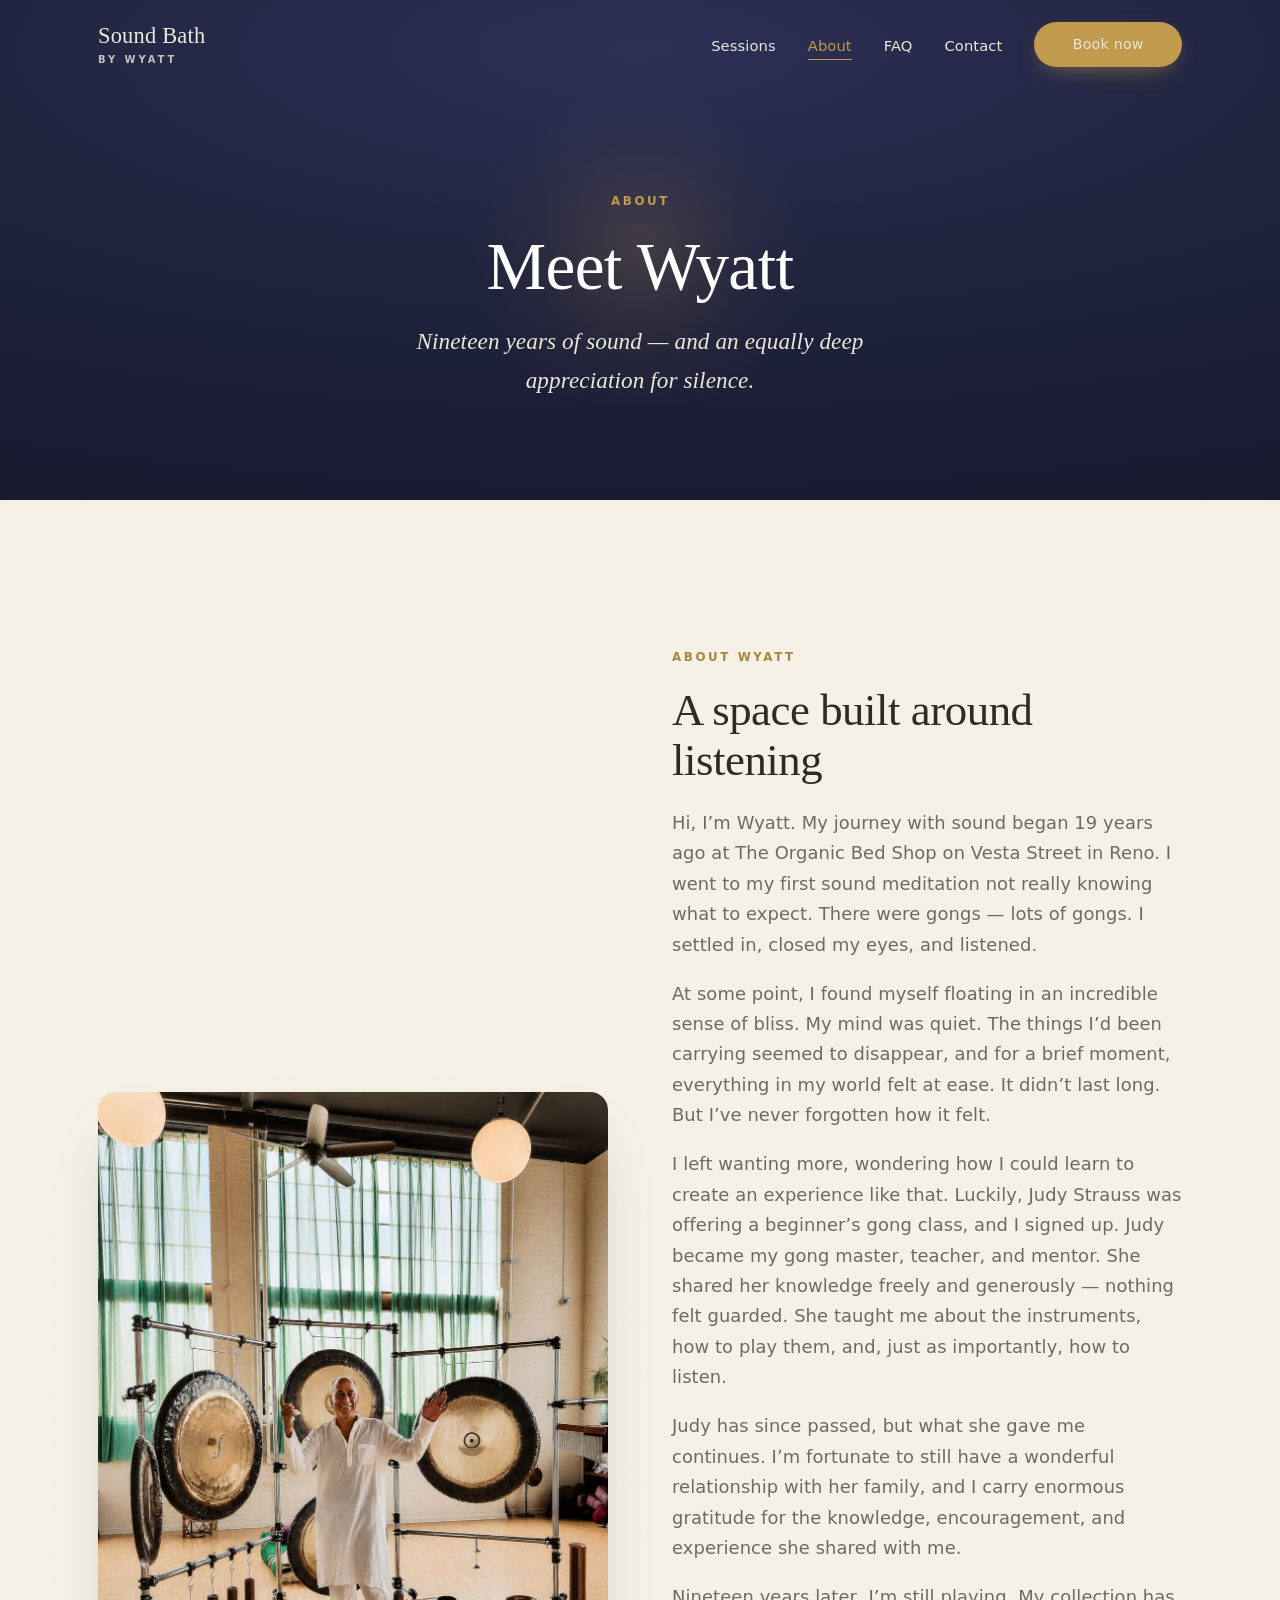
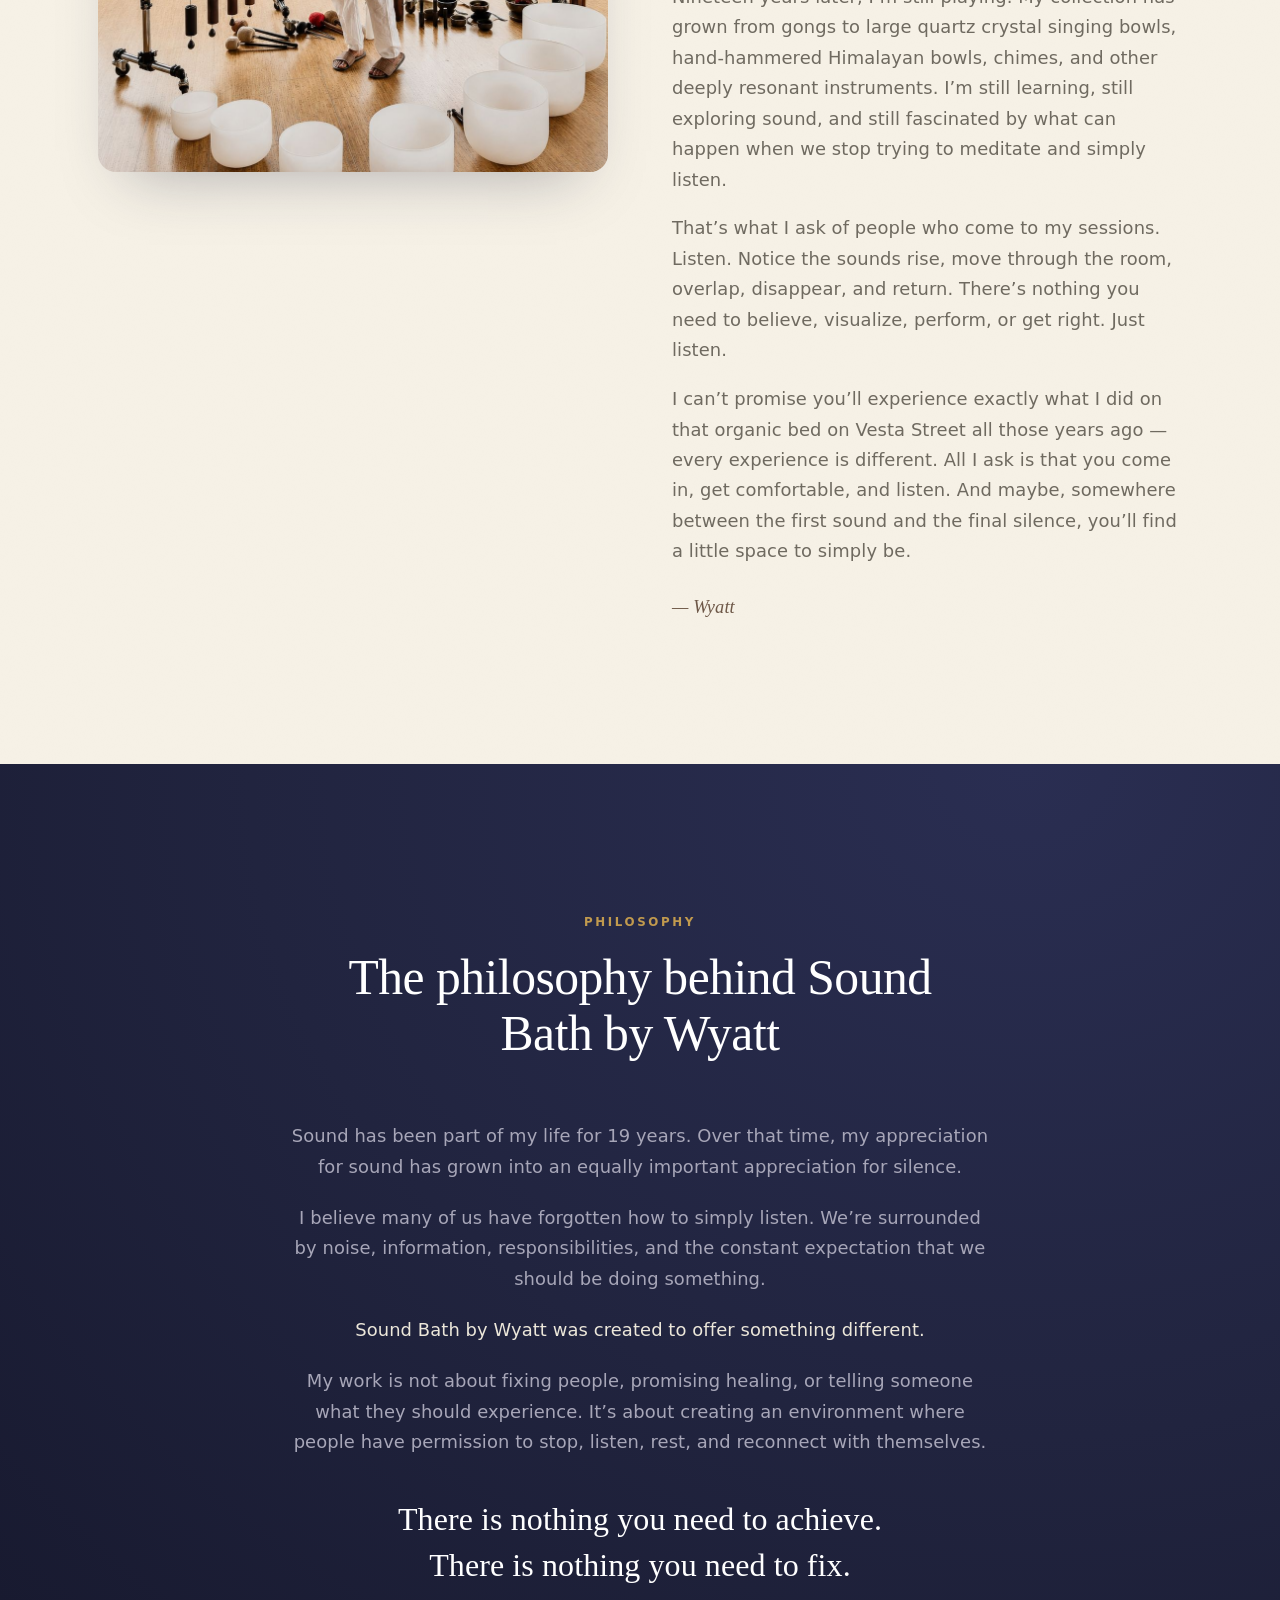
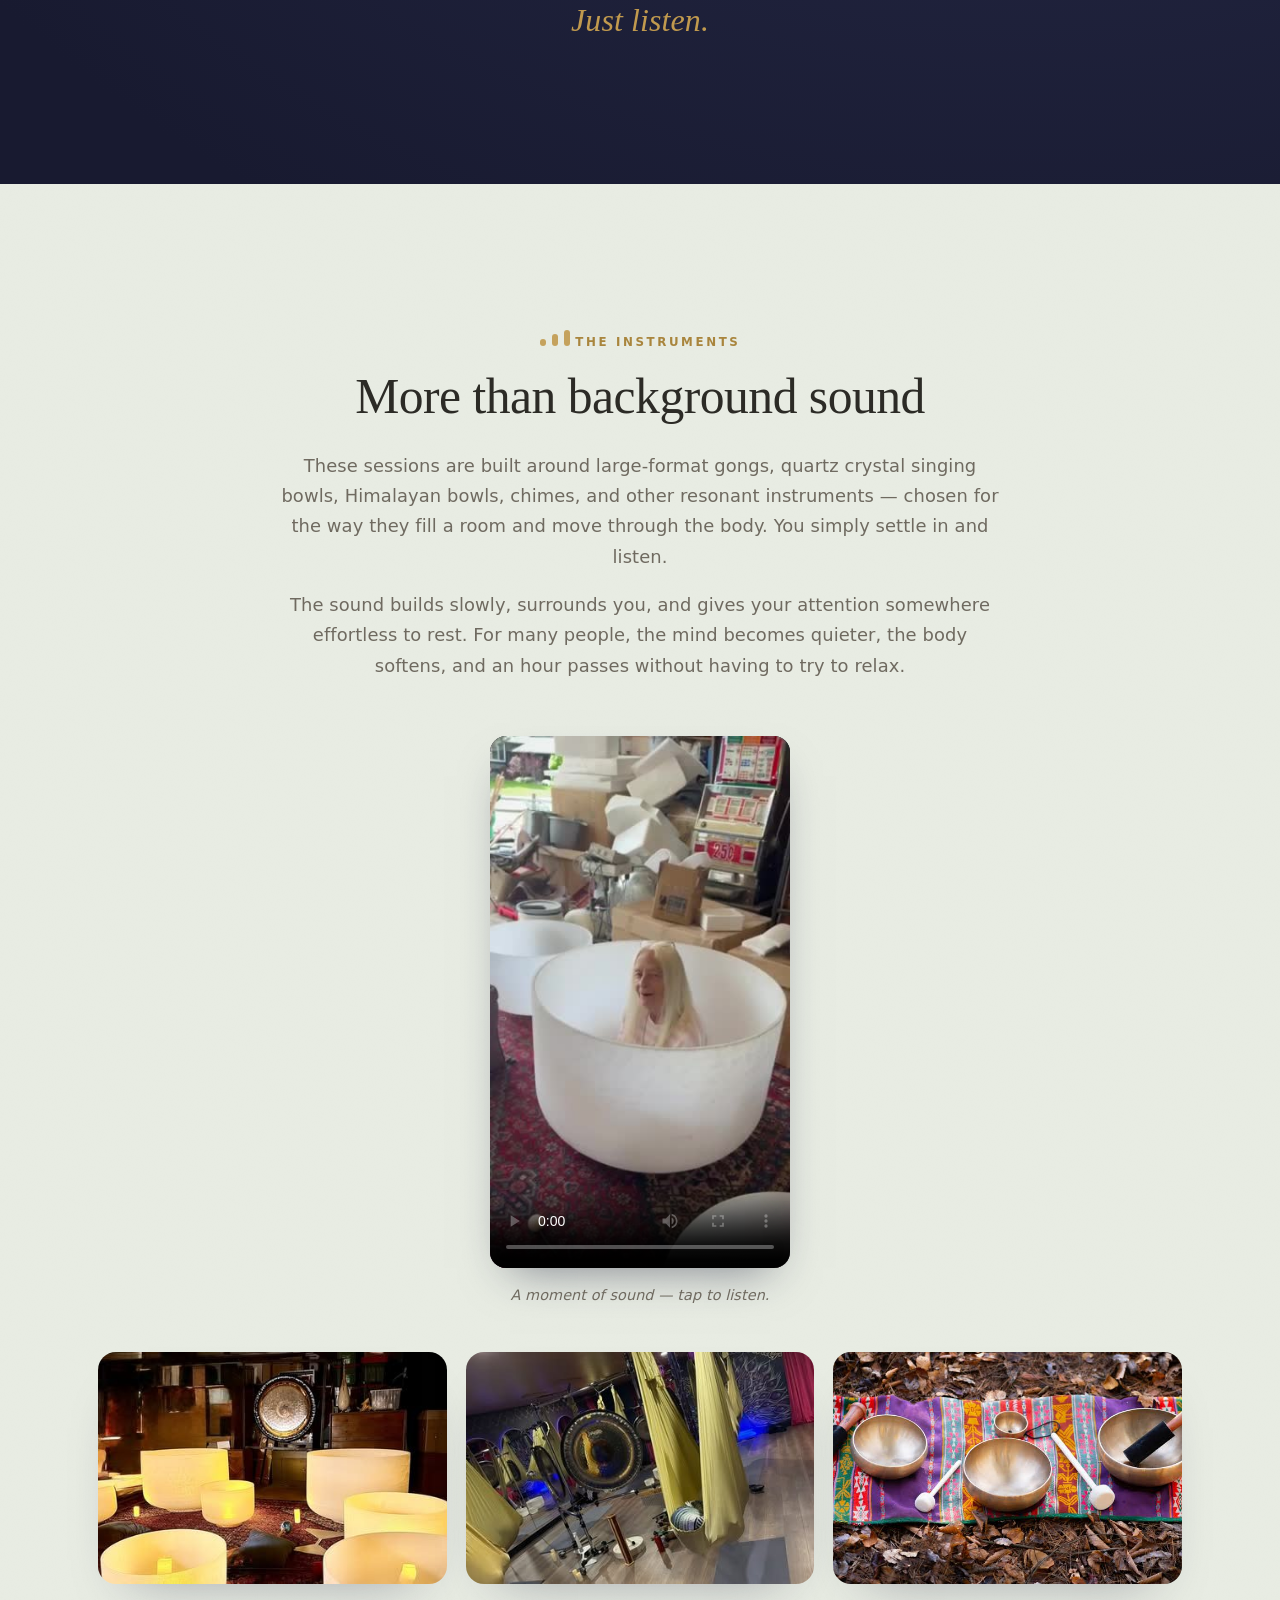
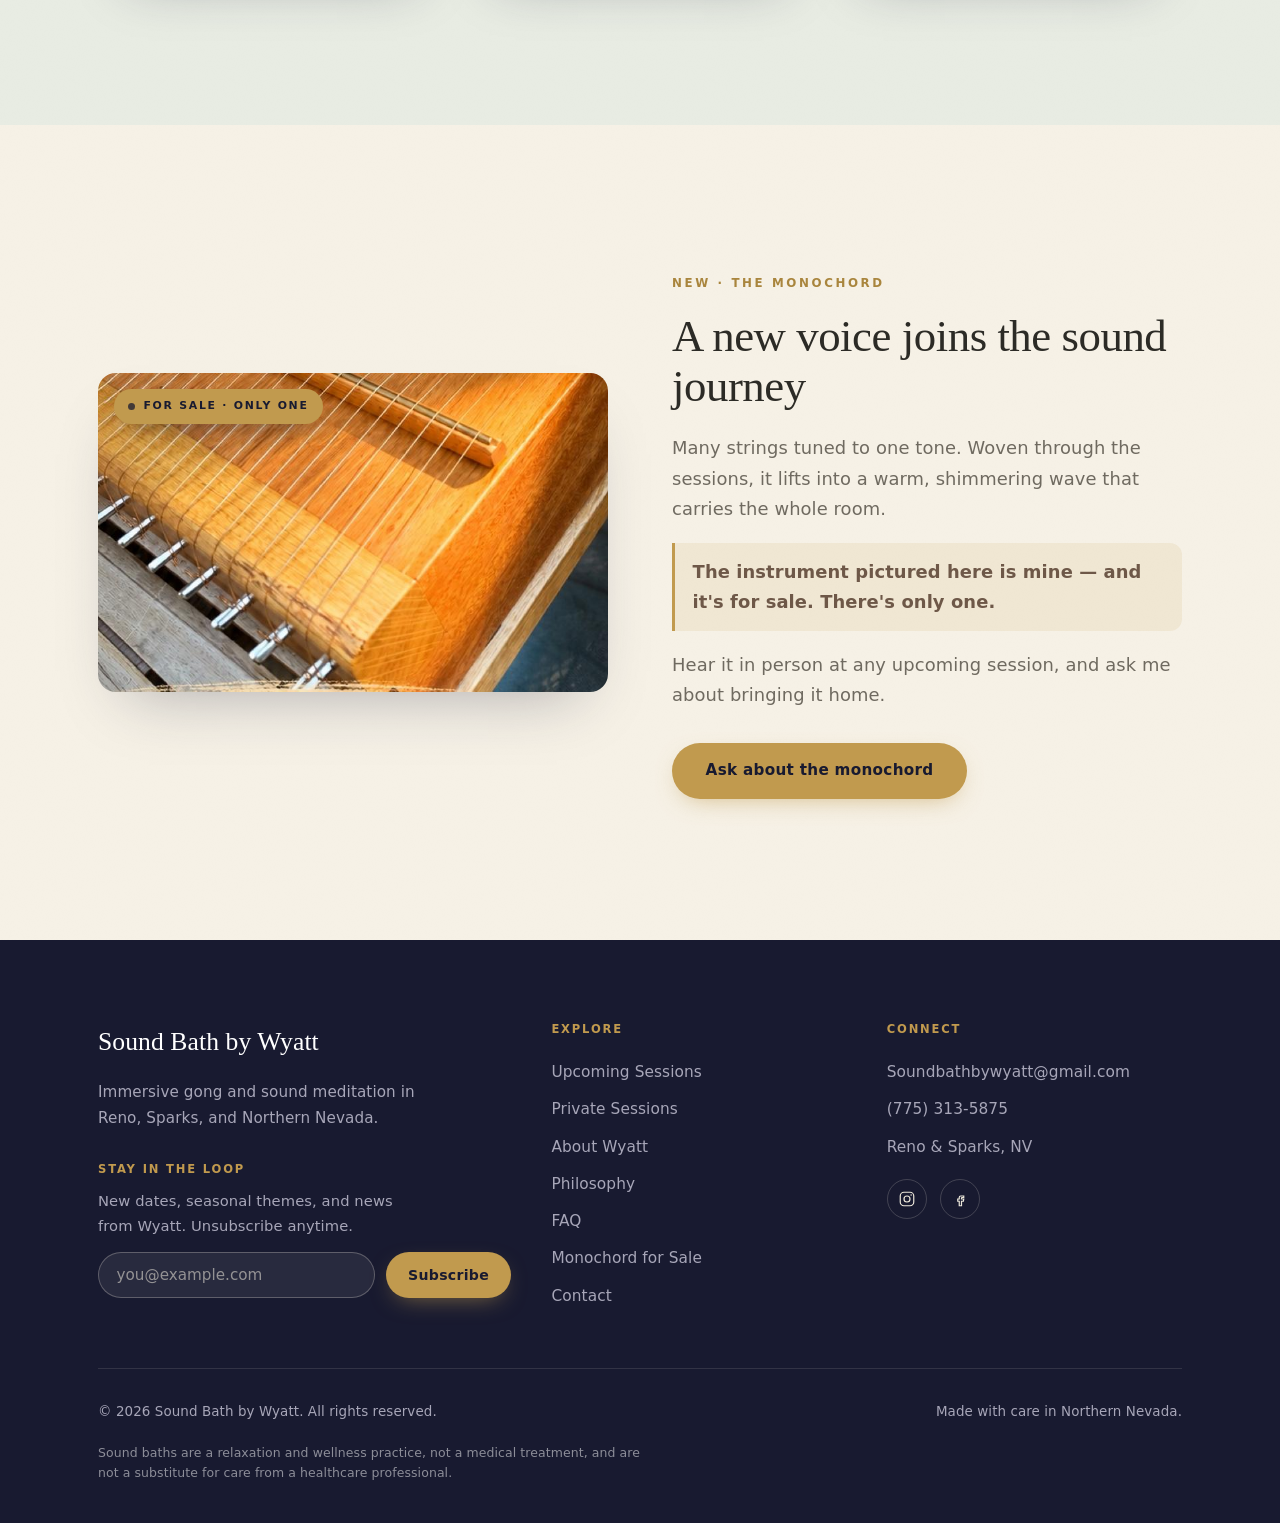
==== commit 032a2368: "Replace listed prices with "Contact me for your personal quote"; new About story - Sessions page pri" ====
--- a/about.html
+++ b/about.html
@@ -50,7 +50,7 @@
       <li><a href="about.html" aria-current="page">About</a></li>
       <li><a href="faq.html">FAQ</a></li>
       <li><a href="contact.html">Contact</a></li>
-      <li><a href="sessions.html" class="btn btn-primary nav-cta">Book now</a></li>
+      <li><a href="https://linktr.ee/soundbaths" target="_blank" rel="noopener" data-booking class="btn btn-primary nav-cta">Book now</a></li>
     </ul>
   </div>
 </header>
@@ -79,13 +79,13 @@
       <div class="split-text reveal d1">
         <span class="eyebrow">About Wyatt</span>
         <h2>A space built around listening</h2>
-        <p>Hi, I'm Wyatt. My journey with sound began 19 years ago at The Organic Bed Shop on Vesta Street in Reno. I went to my first sound meditation not really knowing what to expect. There were gongs — lots of gongs. I settled in, closed my eyes, and listened.</p>
-        <p>At some point, I found myself floating in an incredible sense of bliss. My mind was quiet. The things I'd been carrying seemed to disappear, and for a brief moment, everything in my world felt okay. It didn't last long. But I've never forgotten how it felt.</p>
-        <p>I left wanting more, wondering how I could learn to create an experience like that. Luckily, Judy Strauss was offering a beginner's gong class, and I signed up. Judy became my gong master, teacher, and mentor. She shared her knowledge freely and generously — nothing felt guarded. She taught me about the instruments, how to play them, and, just as importantly, how to listen.</p>
-        <p>Judy has since passed, but what she gave me continues. I'm fortunate to still have a wonderful relationship with her family, and I carry enormous gratitude for the knowledge, encouragement, and experience she shared with me.</p>
-        <p>Nineteen years later, I'm still playing. My collection has grown from gongs to large quartz crystal singing bowls, hand-hammered Himalayan bowls, chimes, and other deeply resonant instruments. I'm still learning, still exploring sound, and still fascinated by what can happen when we stop trying to meditate and simply listen.</p>
-        <p>That's what I ask of people who come to my sessions. Listen. Notice the sounds rise, move through the room, overlap, disappear, and return. There's nothing you need to believe, visualize, perform, or get right. Just listen.</p>
-        <p>I can't promise you'll experience exactly what I did on that floor on Vesta Street all those years ago — every experience is different. All I ask is that you come in, get comfortable, and listen. And maybe, somewhere between the first sound and the final silence, you'll find your own moment when everything feels okay.</p>
+        <p>Hi, I’m Wyatt. My journey with sound began 19 years ago at The Organic Bed Shop on Vesta Street in Reno. I went to my first sound meditation not really knowing what to expect. There were gongs — lots of gongs. I settled in, closed my eyes, and listened.</p>
+        <p>At some point, I found myself floating in an incredible sense of bliss. My mind was quiet. The things I’d been carrying seemed to disappear, and for a brief moment, everything in my world felt at ease. It didn’t last long. But I’ve never forgotten how it felt.</p>
+        <p>I left wanting more, wondering how I could learn to create an experience like that. Luckily, Judy Strauss was offering a beginner’s gong class, and I signed up. Judy became my gong master, teacher, and mentor. She shared her knowledge freely and generously — nothing felt guarded. She taught me about the instruments, how to play them, and, just as importantly, how to listen.</p>
+        <p>Judy has since passed, but what she gave me continues. I’m fortunate to still have a wonderful relationship with her family, and I carry enormous gratitude for the knowledge, encouragement, and experience she shared with me.</p>
+        <p>Nineteen years later, I’m still playing. My collection has grown from gongs to large quartz crystal singing bowls, hand-hammered Himalayan bowls, chimes, and other deeply resonant instruments. I’m still learning, still exploring sound, and still fascinated by what can happen when we stop trying to meditate and simply listen.</p>
+        <p>That’s what I ask of people who come to my sessions. Listen. Notice the sounds rise, move through the room, overlap, disappear, and return. There’s nothing you need to believe, visualize, perform, or get right. Just listen.</p>
+        <p>I can’t promise you’ll experience exactly what I did on that organic bed on Vesta Street all those years ago — every experience is different. All I ask is that you come in, get comfortable, and listen. And maybe, somewhere between the first sound and the final silence, you’ll find a little space to simply be.</p>
         <p class="signoff">— Wyatt</p>
       </div>
     </div>
--- a/styles.css
+++ b/styles.css
@@ -862,3 +862,21 @@
 
 /* Text only for screen readers */
 .sr-only { position: absolute !important; width: 1px; height: 1px; padding: 0; margin: -1px; overflow: hidden; clip: rect(0 0 0 0); white-space: nowrap; border: 0; }
+
+/* ---- Session cards (descriptions only; booking happens on Linktree) ---- */
+.session-grid { display: grid; grid-template-columns: repeat(2, 1fr); gap: 1.5rem; max-width: 980px; margin-inline: auto; }
+.session-grid .offer { padding: 2.1rem 2rem; }
+.session-grid .offer h3 { font-size: 1.45rem; margin-bottom: 0.7rem; }
+.session-grid .offer .btn { width: auto; align-self: flex-start; --pad-y: 0.75rem; --pad-x: 1.6rem; font-size: 0.88rem; }
+.offer.wide {
+  grid-column: 1 / -1; border-color: transparent; color: var(--on-dark);
+  background: radial-gradient(120% 140% at 90% 0%, #2a2e52 0%, var(--indigo) 55%, var(--indigo-deep) 100%);
+}
+.offer.wide:hover { border-color: transparent; }
+.offer.wide h3 { color: #fff; }
+.offer.wide .offer-desc { color: var(--on-dark-soft); max-width: 60ch; }
+.offer.wide .tag { color: var(--gold); background: rgba(193,154,78,.16); }
+.type-grid .offer .offer-desc { margin-bottom: 0; font-size: 0.95rem; }
+@media (max-width: 780px) {
+  .session-grid { grid-template-columns: 1fr; }
+}
